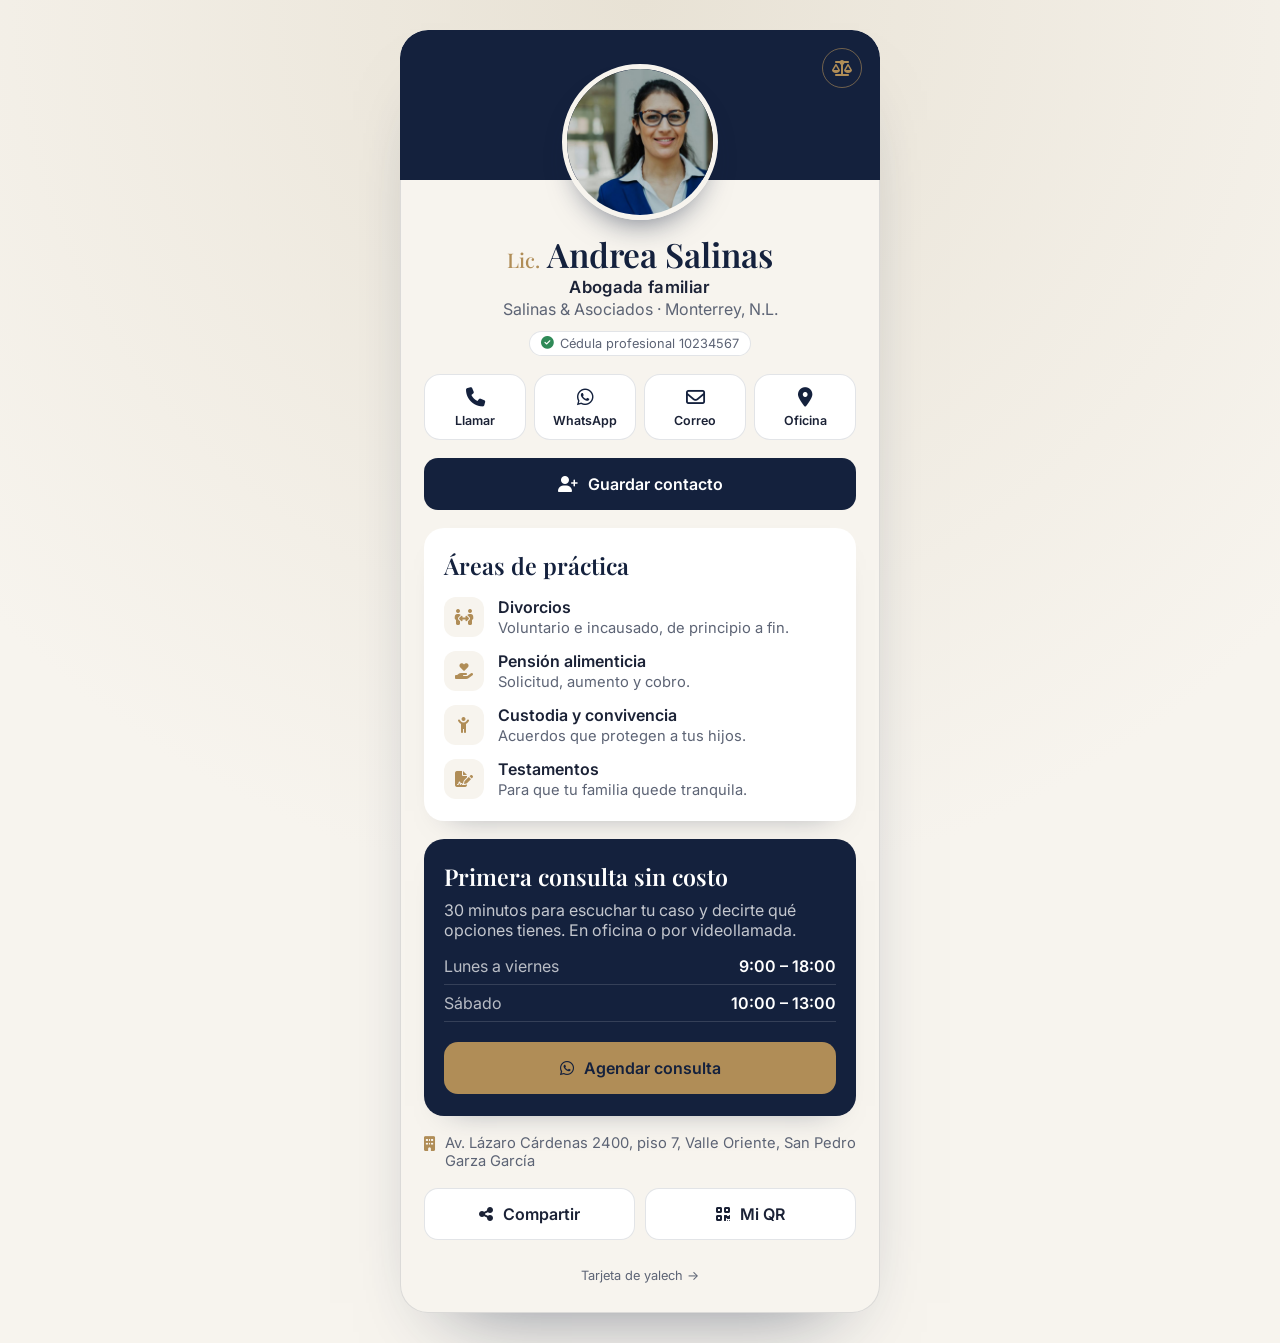
==== abogada/index.html @ 5bbe753d "Convierte las tarjetas digitales en su propio sitio y agrega dentista, barbería, electricista y repo" ====
<!doctype html>
<html lang="es">
<head>
  <meta charset="utf-8" />
  <meta name="viewport" content="width=device-width, initial-scale=1, viewport-fit=cover" />
  <title>Lic. Andrea Salinas · Abogada familiar</title>
  <meta name="description" content="Divorcios, pensión alimenticia y custodia en Monterrey. Primera consulta sin costo." />
  <meta name="theme-color" content="#14213d" />
  <!-- Vista previa al compartir (WhatsApp, Facebook…). Al publicar, cambia la ruta de la imagen
       por la URL completa, ej. https://tudominio.com/assets/og.jpg -->
  <meta property="og:type" content="profile" />
  <meta property="og:title" content="Lic. Andrea Salinas · Abogada familiar" />
  <meta property="og:description" content="Divorcios, pensión alimenticia y custodia en Monterrey. Primera consulta sin costo." />
  <meta property="og:image" content="assets/og.jpg" />
  <meta property="og:image:width" content="1200" />
  <meta property="og:image:height" content="630" />
  <meta name="twitter:card" content="summary_large_image" />
  <link rel="icon" href="favicon.svg" type="image/svg+xml" />

  <link rel="preconnect" href="https://fonts.googleapis.com" />
  <link rel="preconnect" href="https://fonts.gstatic.com" crossorigin />
  <link href="https://fonts.googleapis.com/css2?family=Playfair+Display:wght@500;600&family=Inter:wght@400;500;600&display=swap" rel="stylesheet" />
  <link rel="stylesheet" href="https://cdnjs.cloudflare.com/ajax/libs/font-awesome/6.5.1/css/all.min.css" integrity="sha512-DTOQO9RWCH3ppGqcWaEA1BIZOC6xxalwEsw9c2QQeAIftl+Vegovlnee1c9QX4TctnWMn13TZye+giMm8e2LwA==" crossorigin="anonymous" referrerpolicy="no-referrer" />
  <link rel="stylesheet" href="styles.css?v=3" />
</head>
<body>
  <!-- Tarjeta digital de ejemplo (persona ficticia). Foto de Unsplash, uso libre.
       Nombre, teléfono, correo y dirección están en tarjeta.js (el funcionamiento, en ../comun.js). -->
  <main class="card">
    <header class="head">
      <div class="seal" aria-hidden="true"><i class="fa-solid fa-scale-balanced"></i></div>
      <img class="photo" src="assets/foto.jpg" alt="Andrea Salinas" width="600" height="600" />
      <h1 class="name"><small>Lic.</small> Andrea Salinas</h1>
      <p class="role">Abogada familiar</p>
      <p class="firm">Salinas &amp; Asociados · Monterrey, N.L.</p>
      <p class="license"><i class="fa-solid fa-circle-check"></i> Cédula profesional 10234567</p>
    </header>

    <nav class="actions" aria-label="Contacto">
      <a data-call><i class="fa-solid fa-phone"></i><span>Llamar</span></a>
      <a data-wa><i class="fa-brands fa-whatsapp"></i><span>WhatsApp</span></a>
      <a data-mail><i class="fa-regular fa-envelope"></i><span>Correo</span></a>
      <a data-map><i class="fa-solid fa-location-dot"></i><span>Oficina</span></a>
    </nav>

    <button class="btn btn--main" type="button" data-vcard><i class="fa-solid fa-user-plus"></i> Guardar contacto</button>

    <section class="block">
      <h2>Áreas de práctica</h2>
      <ul class="areas">
        <li><i class="fa-solid fa-people-arrows"></i><div><strong>Divorcios</strong><span>Voluntario e incausado, de principio a fin.</span></div></li>
        <li><i class="fa-solid fa-hand-holding-heart"></i><div><strong>Pensión alimenticia</strong><span>Solicitud, aumento y cobro.</span></div></li>
        <li><i class="fa-solid fa-child-reaching"></i><div><strong>Custodia y convivencia</strong><span>Acuerdos que protegen a tus hijos.</span></div></li>
        <li><i class="fa-solid fa-file-signature"></i><div><strong>Testamentos</strong><span>Para que tu familia quede tranquila.</span></div></li>
      </ul>
    </section>

    <section class="block block--dark">
      <h2>Primera consulta sin costo</h2>
      <p>30 minutos para escuchar tu caso y decirte qué opciones tienes. En oficina o por videollamada.</p>
      <dl class="hours">
        <div><dt>Lunes a viernes</dt><dd>9:00 – 18:00</dd></div>
        <div><dt>Sábado</dt><dd>10:00 – 13:00</dd></div>
      </dl>
      <a class="btn btn--gold" data-wa-text="Hola Lic. Andrea, quisiera agendar mi primera consulta."><i class="fa-brands fa-whatsapp"></i> Agendar consulta</a>
    </section>

    <p class="address"><i class="fa-solid fa-building"></i> Av. Lázaro Cárdenas 2400, piso 7, Valle Oriente, San Pedro Garza García</p>

    <div class="share-row">
      <button class="btn btn--line" type="button" data-share><i class="fa-solid fa-share-nodes"></i> Compartir</button>
      <button class="btn btn--line" type="button" data-qr><i class="fa-solid fa-qrcode"></i> Mi QR</button>
    </div>

    <a class="credit" href="../">Tarjeta de yalech →</a>
  </main>

  <dialog class="qr" id="qr" aria-labelledby="qr-title">
    <div class="qr-inner" tabindex="-1" autofocus>
      <p class="qr-title" id="qr-title">Escanea para guardar mi tarjeta</p>
      <div class="qr-box" data-qr-box></div>
      <p class="qr-name">Lic. Andrea Salinas</p>
      <button class="btn btn--line" type="button" data-close>Cerrar</button>
    </div>
  </dialog>

  <div class="toast" role="status" aria-live="polite" data-toast></div>

  <script src="../assets/motion.js"></script>
  <script src="../assets/qrcode.min.js"></script>
  <script src="tarjeta.js?v=1"></script>
  <script src="../comun.js?v=2"></script>
</body>
</html>
---- abogada/styles.css ----
/* Lic. Andrea Salinas · sobria y elegante: azul marino, marfil y dorado. */
:root {
  --navy: #14213d;
  --navy-2: #1f3158;
  --ivory: #f7f4ee;
  --paper: #fff;
  --gold: #b08d57;
  --text: #1b2236;
  --muted: #5d6475;
  --line: rgba(20, 33, 61, 0.12);
  --serif: "Playfair Display", Georgia, serif;
  --sans: "Inter", system-ui, sans-serif;
  --ease: cubic-bezier(0.2, 0.8, 0.2, 1);
}
* { box-sizing: border-box; margin: 0; padding: 0; }
body { min-height: 100svh; font-family: var(--sans); color: var(--text); background: var(--ivory); -webkit-font-smoothing: antialiased; }
[hidden] { display: none !important; }
img { display: block; max-width: 100%; height: auto; }
a { color: inherit; text-decoration: none; }
button { font: inherit; color: inherit; cursor: pointer; }
:focus-visible { outline: 2px solid var(--gold); outline-offset: 3px; }

.card { display: grid; gap: 18px; width: min(100%, 480px); margin: 0 auto; padding: 0 18px 40px; }

/* Encabezado: franja azul con la foto montada encima */
.head { position: relative; display: grid; justify-items: center; margin: 0 -18px; padding: 34px 18px 0; text-align: center; background: linear-gradient(var(--navy) 0 150px, transparent 150px); }
.seal { position: absolute; top: 18px; right: 18px; display: grid; place-items: center; width: 40px; height: 40px; border: 1px solid rgba(176, 141, 87, 0.6); border-radius: 50%; color: var(--gold); }
.photo { width: 156px; height: 156px; border: 5px solid var(--ivory); border-radius: 50%; object-fit: cover; box-shadow: 0 18px 30px -16px rgba(20, 33, 61, 0.6); animation: pop 0.8s var(--ease) both; }
.name { margin-top: 16px; font-family: var(--serif); font-weight: 600; font-size: 2.1rem; line-height: 1.1; color: var(--navy); animation: up 0.8s var(--ease) 0.1s both; }
.name small { font-size: 0.6em; font-weight: 500; color: var(--gold); }
.role { margin-top: 4px; font-size: 1.05rem; font-weight: 600; letter-spacing: 0.02em; animation: up 0.8s var(--ease) 0.15s both; }
.firm { margin-top: 2px; color: var(--muted); animation: up 0.8s var(--ease) 0.2s both; }
.license { display: inline-flex; align-items: center; gap: 6px; margin-top: 12px; padding: 5px 12px; border-radius: 99px; background: var(--paper); font-size: 0.8rem; color: var(--muted); box-shadow: inset 0 0 0 1px var(--line); animation: up 0.8s var(--ease) 0.25s both; }
.license i { color: #2f8a57; }
@keyframes pop { from { opacity: 0; scale: 0.85; } }
@keyframes up { from { opacity: 0; translate: 0 14px; } }

/* Botones de contacto */
.actions { display: grid; grid-template-columns: repeat(4, 1fr); gap: 8px; animation: up 0.8s var(--ease) 0.3s both; }
.actions a { display: grid; justify-items: center; gap: 6px; padding: 14px 4px 12px; border-radius: 16px; background: var(--paper); font-size: 0.78rem; font-weight: 600; box-shadow: inset 0 0 0 1px var(--line); transition: background 0.2s ease, color 0.2s ease, scale 0.15s ease; }
.actions i { font-size: 1.2rem; color: var(--navy); }
.actions a:hover { background: var(--navy); color: #fff; }
.actions a:hover i { color: var(--gold); }
.actions a:active { scale: 0.95; }

.btn { display: inline-flex; align-items: center; justify-content: center; gap: 10px; min-height: 52px; padding: 12px 20px; border: 0; border-radius: 14px; font-weight: 600; transition: background 0.2s ease, color 0.2s ease, scale 0.15s ease; }
.btn:active { scale: 0.97; }
.btn--main { background: var(--navy); color: #fff; animation: up 0.8s var(--ease) 0.35s both; }
.btn--main:hover { background: var(--navy-2); }
.btn--gold { width: 100%; margin-top: 20px; background: var(--gold); color: var(--navy); }
.btn--gold:hover { background: #c49f66; }
.btn--line { background: var(--paper); box-shadow: inset 0 0 0 1px var(--line); }
.btn--line:hover { box-shadow: inset 0 0 0 1px var(--navy); }

/* Bloques */
.block { padding: 22px 20px; border-radius: 20px; background: var(--paper); box-shadow: 0 16px 30px -26px rgba(20, 33, 61, 0.5); }
.block h2 { font-family: var(--serif); font-weight: 600; font-size: 1.45rem; color: var(--navy); }
.areas { display: grid; gap: 14px; margin-top: 16px; list-style: none; }
.areas li { display: flex; gap: 14px; align-items: flex-start; }
.areas i { flex: none; display: grid; place-items: center; width: 40px; height: 40px; border-radius: 12px; background: var(--ivory); color: var(--gold); }
.areas strong { display: block; font-weight: 600; }
.areas span { font-size: 0.92rem; color: var(--muted); }
.block--dark { background: var(--navy); color: #fff; }
.block--dark h2 { color: #fff; }
.block--dark p { margin-top: 8px; color: rgba(255, 255, 255, 0.75); }
.hours { display: grid; gap: 8px; margin-top: 16px; }
.hours div { display: flex; justify-content: space-between; padding-bottom: 8px; border-bottom: 1px solid rgba(255, 255, 255, 0.14); }
.hours dt { color: rgba(255, 255, 255, 0.7); }
.hours dd { font-weight: 600; }
.address { display: flex; gap: 10px; font-size: 0.92rem; color: var(--muted); }
.address i { margin-top: 3px; color: var(--gold); }
.share-row { display: grid; grid-template-columns: 1fr 1fr; gap: 10px; }
.credit { justify-self: center; margin-top: 10px; font-size: 0.8rem; color: var(--muted); }
.credit:hover { color: var(--navy); }

/* QR y aviso */
.qr { margin: auto; padding: 0; border: 0; border-radius: 24px; background: var(--paper); color: var(--text); }
.qr::backdrop { background: rgba(20, 33, 61, 0.6); backdrop-filter: blur(3px); }
.qr-inner { display: grid; justify-items: center; gap: 14px; width: min(86vw, 320px); padding: 26px; text-align: center; }
.qr-inner:focus { outline: none; }
.qr-title { font-weight: 600; }
.qr-box { width: 100%; aspect-ratio: 1; }
.qr-box svg { width: 100%; height: 100%; }
.qr-box svg path, .qr-box svg rect[fill="black"] { fill: var(--navy); }
.qr-name { font-family: var(--serif); font-size: 1.3rem; color: var(--navy); }
.qr .btn { width: 100%; }
.toast { position: fixed; left: 50%; top: 16px; z-index: 100; max-width: calc(100% - 32px); padding: 12px 18px; border-radius: 14px; background: var(--navy); color: #fff; font-weight: 600; font-size: 0.92rem; text-align: center; translate: -50% -160%; visibility: hidden; transition: translate 0.35s var(--ease), visibility 0s linear .35s; pointer-events: none; }
.toast.show { translate: -50% 0; visibility: visible; transition-delay: 0s; }

@media (min-width: 600px) {
  body { padding: 30px 0; background: radial-gradient(circle at 50% 0, #e9e3d6, var(--ivory) 60%); }
  .card { padding: 0 0 30px; overflow: hidden; border-radius: 28px; background: var(--ivory); box-shadow: 0 40px 80px -50px rgba(20, 33, 61, 0.6), inset 0 0 0 1px var(--line); }
  .card > :not(.head) { margin-inline: 24px; }
  .head { margin: 0; border-radius: 28px 28px 0 0; }
}
@media (prefers-reduced-motion: reduce) {
  *, *::before, *::after { animation: none !important; transition-duration: 0.01s !important; }
}
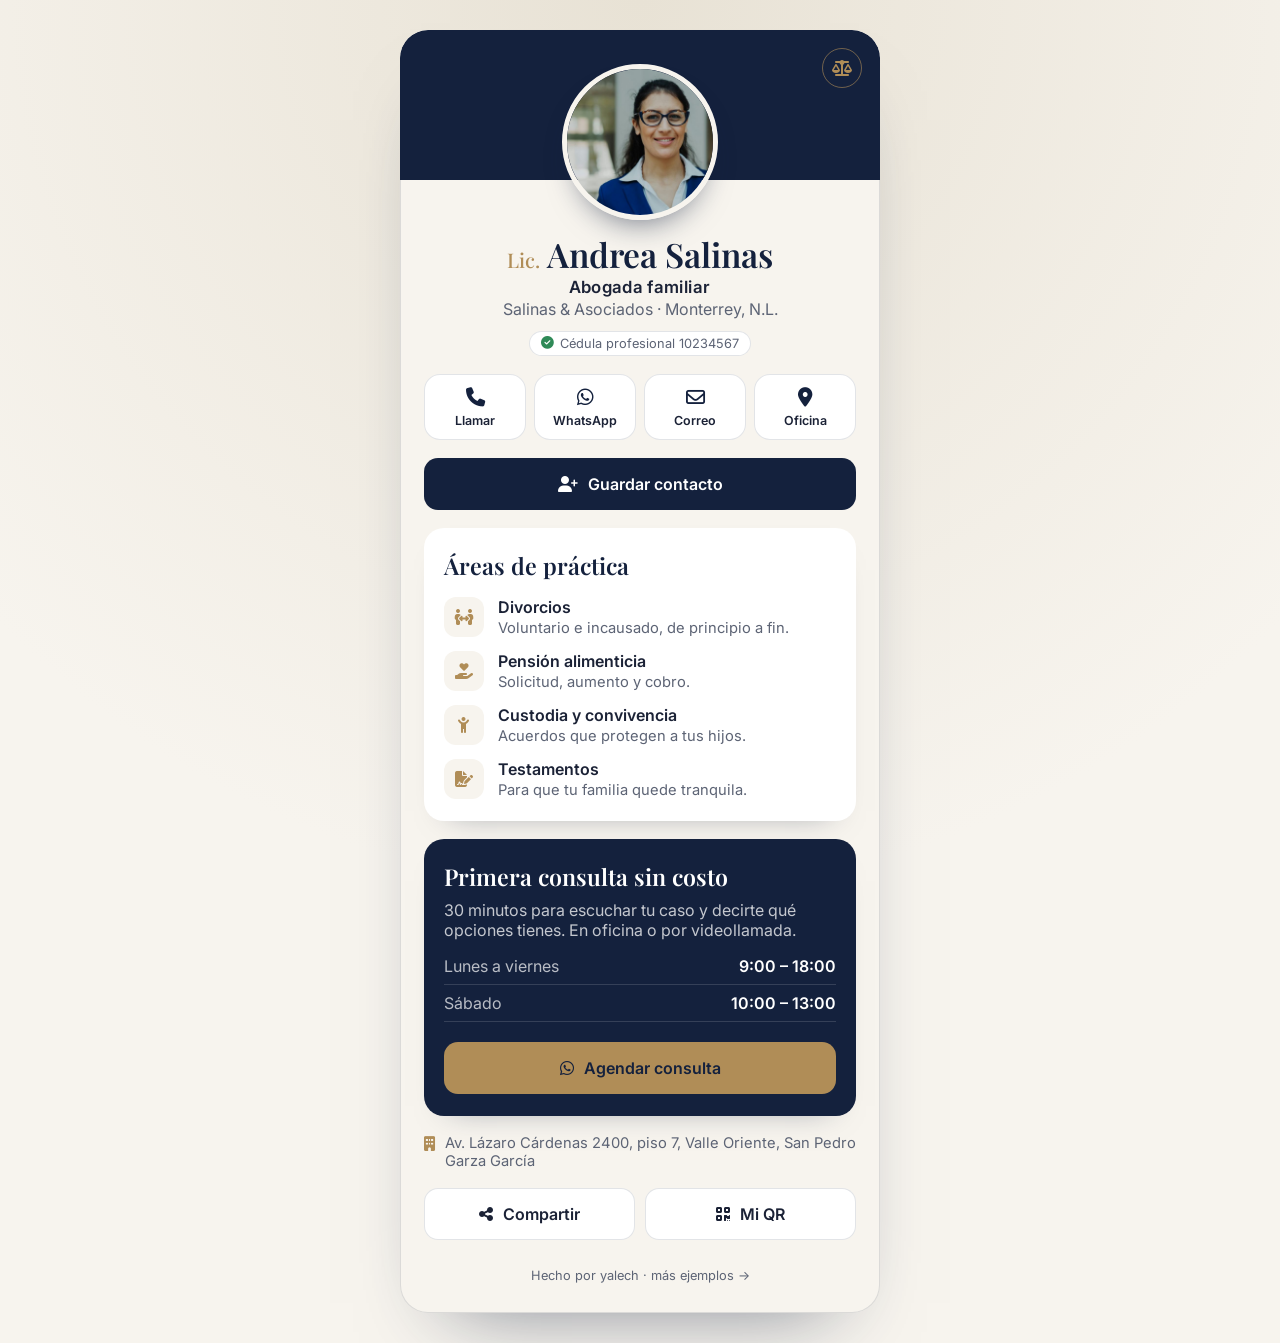
==== commit b4ce1ed0: "Ordena el recorrido: la portada regresa al catálogo y cada ejemplo termina con «Hecho por yalech · m" ====
--- a/abogada/index.html
+++ b/abogada/index.html
@@ -72,7 +72,7 @@
       <button class="btn btn--line" type="button" data-qr><i class="fa-solid fa-qrcode"></i> Mi QR</button>
     </div>
 
-    <a class="credit" href="../">Tarjeta de yalech →</a>
+    <a class="credit" href="../">Hecho por yalech · más ejemplos →</a>
   </main>
 
   <dialog class="qr" id="qr" aria-labelledby="qr-title">
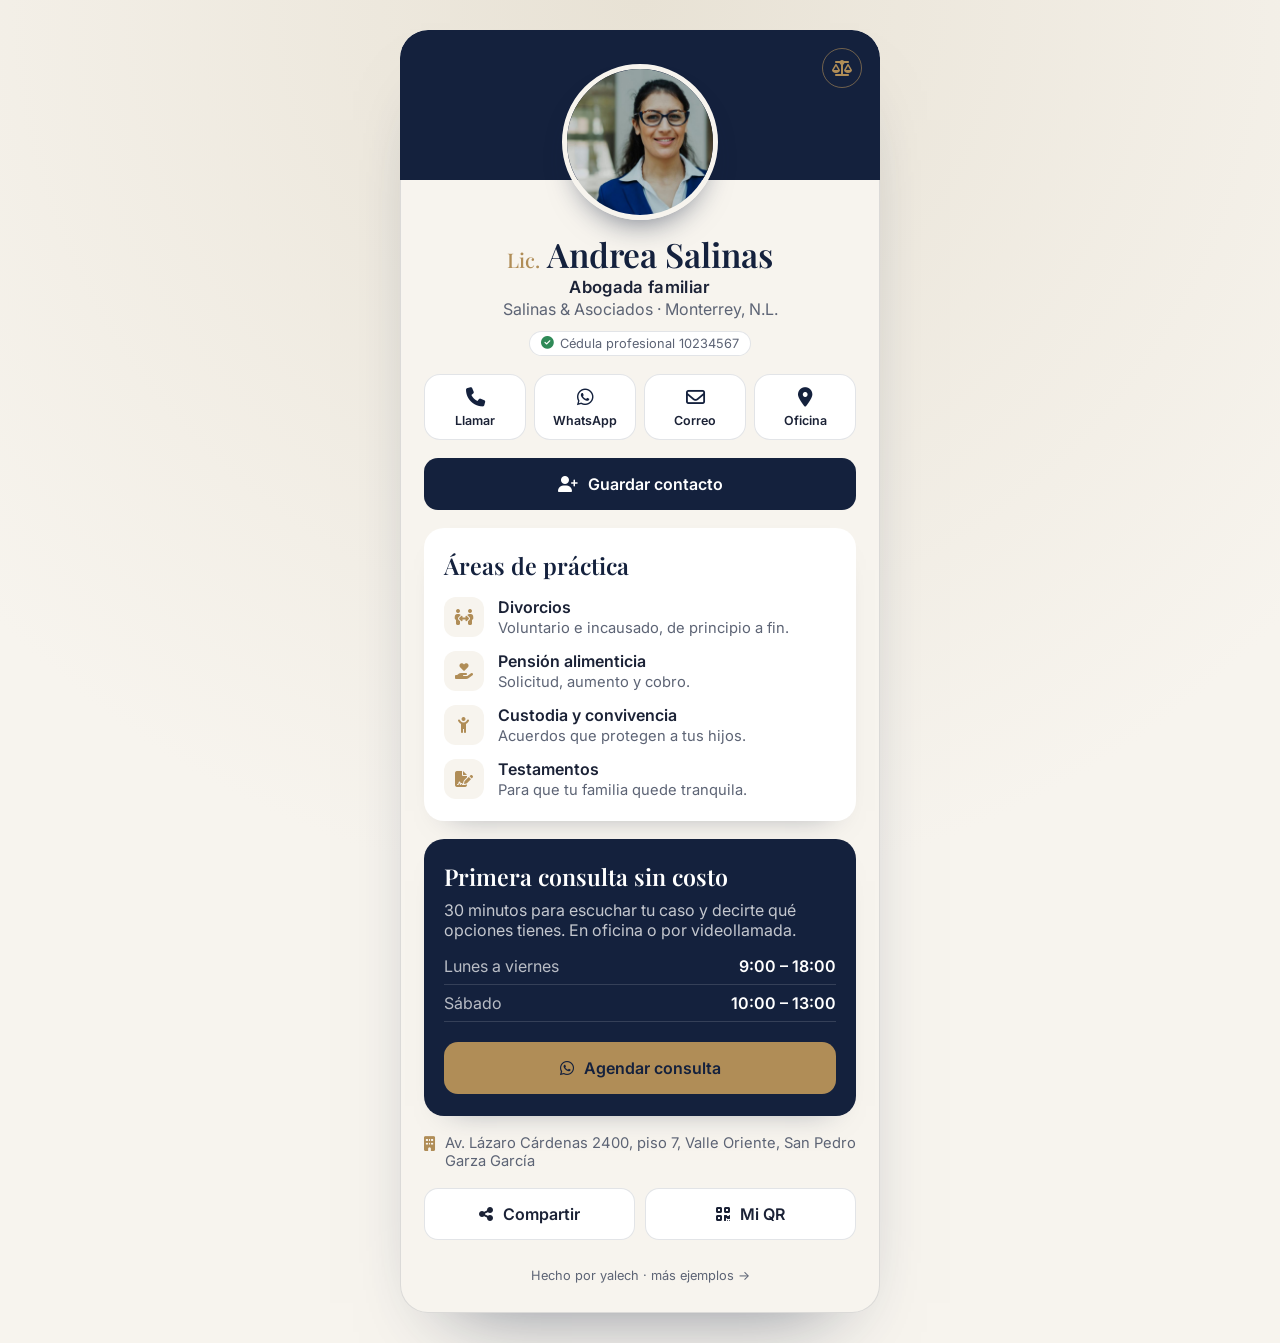
==== commit 79d14846: "Modo muestra: WhatsApp, llamar y correo enseñan lo que pasaría de verdad y una invitación a cotizar " ====
--- a/abogada/index.html
+++ b/abogada/index.html
@@ -90,5 +90,7 @@
   <script src="../assets/qrcode.min.js"></script>
   <script src="tarjeta.js?v=1"></script>
   <script src="../comun.js?v=2"></script>
+  <!-- Modo muestra (ejemplo ficticio). Para un cliente real, borra la siguiente línea. -->
+  <script src="../assets/muestra.js?v=2" data-servicio="tarjeta" data-ejemplo="Abogada" data-para="Lic. Andrea Salinas"></script>
 </body>
 </html>
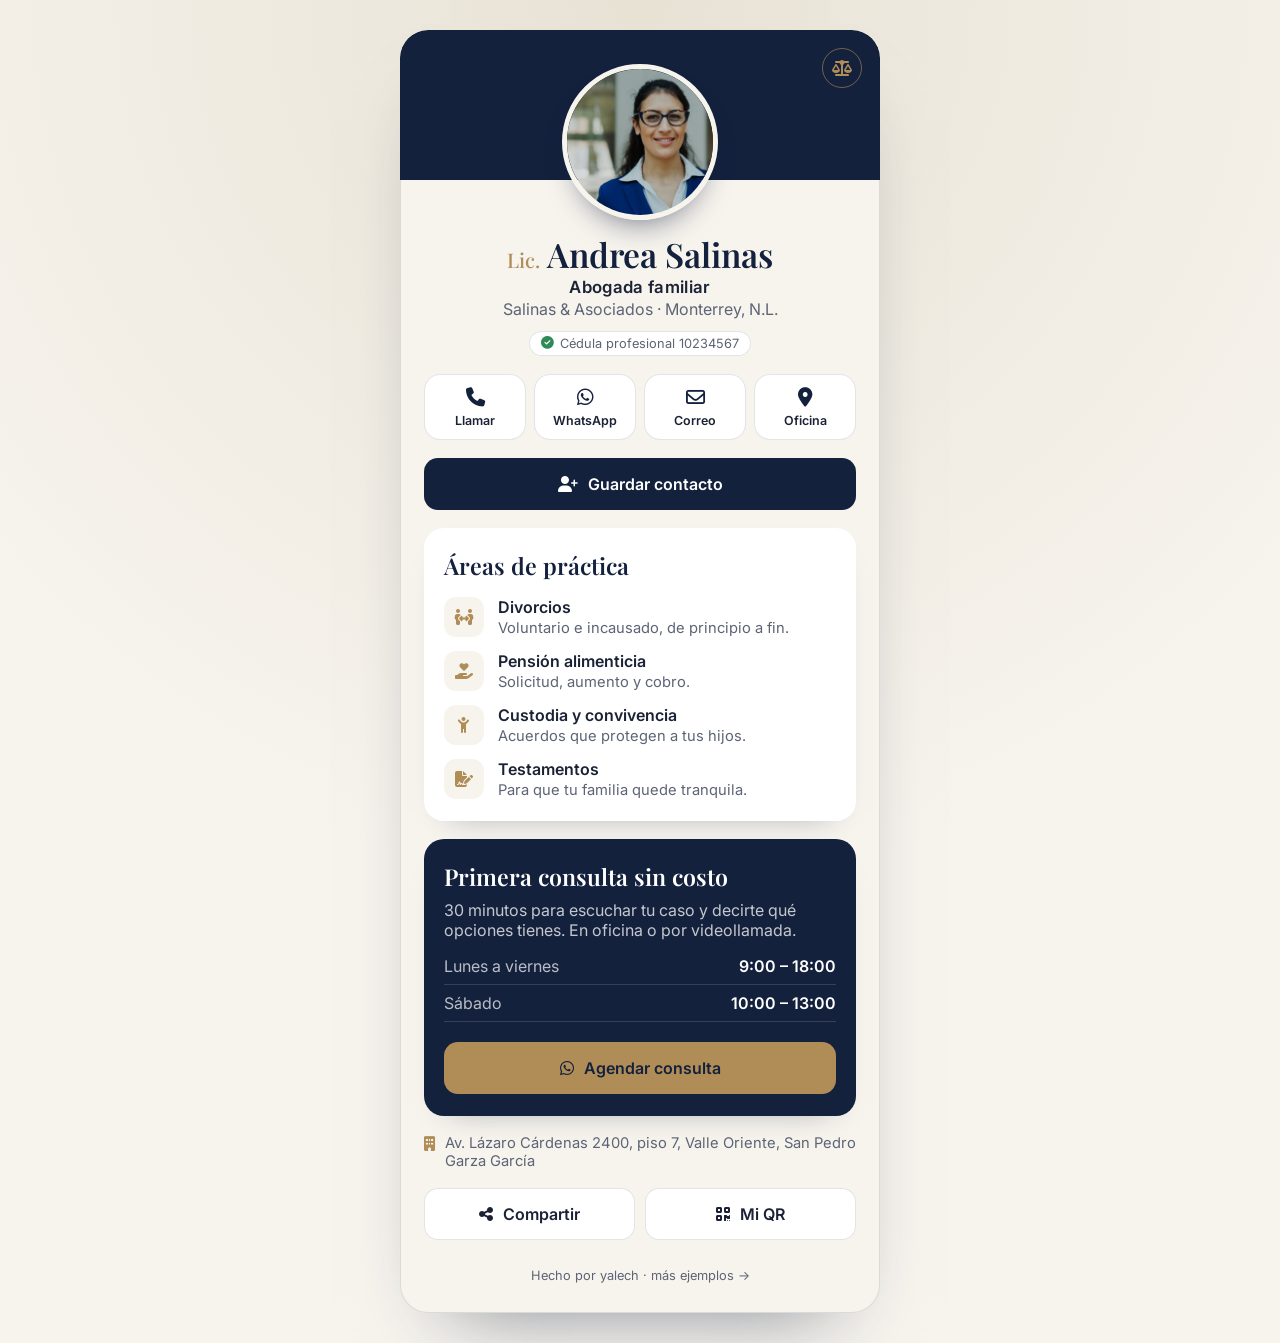
==== commit 2d3792f2: "Íconos propios y ligeros: solo los 226 íconos que se usan (unos 33 KB en lugar de unos 400 KB desde " ====
--- a/abogada/index.html
+++ b/abogada/index.html
@@ -20,7 +20,7 @@
   <link rel="preconnect" href="https://fonts.googleapis.com" />
   <link rel="preconnect" href="https://fonts.gstatic.com" crossorigin />
   <link href="https://fonts.googleapis.com/css2?family=Playfair+Display:wght@500;600&family=Inter:wght@400;500;600&display=swap" rel="stylesheet" />
-  <link rel="stylesheet" href="https://cdnjs.cloudflare.com/ajax/libs/font-awesome/6.5.1/css/all.min.css" integrity="sha512-DTOQO9RWCH3ppGqcWaEA1BIZOC6xxalwEsw9c2QQeAIftl+Vegovlnee1c9QX4TctnWMn13TZye+giMm8e2LwA==" crossorigin="anonymous" referrerpolicy="no-referrer" />
+  <link rel="stylesheet" href="../assets/iconos/iconos.css?v=1" />
   <link rel="stylesheet" href="styles.css?v=3" />
 </head>
 <body>
@@ -92,5 +92,6 @@
   <script src="../comun.js?v=2"></script>
   <!-- Modo muestra (ejemplo ficticio). Para un cliente real, borra la siguiente línea. -->
   <script src="../assets/muestra.js?v=2" data-servicio="tarjeta" data-ejemplo="Abogada" data-para="Lic. Andrea Salinas"></script>
+  <script src="../assets/errores.js?v=1"></script>
 </body>
 </html>
--- a/assets/iconos/iconos.css
+++ b/assets/iconos/iconos.css
@@ -0,0 +1,9 @@
+/*!
+ * Font Awesome Free 6.5.1 by @fontawesome - https://fontawesome.com
+ * License - https://fontawesome.com/license/free (Icons: CC BY 4.0, Fonts: SIL OFL 1.1, Code: MIT License)
+ * Copyright 2023 Fonticons, Inc.
+ */
+/* Versión ligera para yalech: solo los íconos que usan los ejemplos (se genera con iconos.py; no editar a mano). */
+
+.fa{font-family:var(--fa-style-family,"Font Awesome 6 Free");font-weight:var(--fa-style,900)}.fa,.fa-brands,.fa-classic,.fa-regular,.fa-sharp,.fa-solid,.fab,.far,.fas{-moz-osx-font-smoothing:grayscale;-webkit-font-smoothing:antialiased;display:var(--fa-display,inline-block);font-style:normal;font-variant:normal;line-height:1;text-rendering:auto}.fa-classic,.fa-regular,.fa-solid,.far,.fas{font-family:"Font Awesome 6 Free"}.fa-brands,.fab{font-family:"Font Awesome 6 Brands"}.fa-1x{font-size:1em}.fa-2x{font-size:2em}.fa-3x{font-size:3em}.fa-4x{font-size:4em}.fa-5x{font-size:5em}.fa-6x{font-size:6em}.fa-7x{font-size:7em}.fa-8x{font-size:8em}.fa-9x{font-size:9em}.fa-10x{font-size:10em}.fa-2xs{font-size:.625em;line-height:.1em;vertical-align:.225em}.fa-xs{font-size:.75em;line-height:.08333em;vertical-align:.125em}.fa-sm{font-size:.875em;line-height:.07143em;vertical-align:.05357em}.fa-lg{font-size:1.25em;line-height:.05em;vertical-align:-.075em}.fa-xl{font-size:1.5em;line-height:.04167em;vertical-align:-.125em}.fa-2xl{font-size:2em;line-height:.03125em;vertical-align:-.1875em}.fa-fw{text-align:center;width:1.25em}.fa-ul{list-style-type:none;margin-left:var(--fa-li-margin,2.5em);padding-left:0}.fa-ul>li{position:relative}.fa-li{left:calc(var(--fa-li-width, 2em)*-1);position:absolute;text-align:center;width:var(--fa-li-width,2em);line-height:inherit}.fa-border{border-radius:var(--fa-border-radius,.1em);border:var(--fa-border-width,.08em) var(--fa-border-style,solid) var(--fa-border-color,#eee);padding:var(--fa-border-padding,.2em .25em .15em)}.fa-pull-left{float:left;margin-right:var(--fa-pull-margin,.3em)}.fa-pull-right{float:right;margin-left:var(--fa-pull-margin,.3em)}.fa-beat{-webkit-animation-name:fa-beat;animation-name:fa-beat;-webkit-animation-delay:var(--fa-animation-delay,0s);animation-delay:var(--fa-animation-delay,0s);-webkit-animation-direction:var(--fa-animation-direction,normal);animation-direction:var(--fa-animation-direction,normal);-webkit-animation-duration:var(--fa-animation-duration,1s);animation-duration:var(--fa-animation-duration,1s);-webkit-animation-iteration-count:var(--fa-animation-iteration-count,infinite);animation-iteration-count:var(--fa-animation-iteration-count,infinite);-webkit-animation-timing-function:var(--fa-animation-timing,ease-in-out);animation-timing-function:var(--fa-animation-timing,ease-in-out)}.fa-bounce{-webkit-animation-name:fa-bounce;animation-name:fa-bounce;-webkit-animation-delay:var(--fa-animation-delay,0s);animation-delay:var(--fa-animation-delay,0s);-webkit-animation-direction:var(--fa-animation-direction,normal);animation-direction:var(--fa-animation-direction,normal);-webkit-animation-duration:var(--fa-animation-duration,1s);animation-duration:var(--fa-animation-duration,1s);-webkit-animation-iteration-count:var(--fa-animation-iteration-count,infinite);animation-iteration-count:var(--fa-animation-iteration-count,infinite);-webkit-animation-timing-function:var(--fa-animation-timing,cubic-bezier(.28,.84,.42,1));animation-timing-function:var(--fa-animation-timing,cubic-bezier(.28,.84,.42,1))}.fa-fade{-webkit-animation-name:fa-fade;animation-name:fa-fade;-webkit-animation-iteration-count:var(--fa-animation-iteration-count,infinite);animation-iteration-count:var(--fa-animation-iteration-count,infinite);-webkit-animation-timing-function:var(--fa-animation-timing,cubic-bezier(.4,0,.6,1));animation-timing-function:var(--fa-animation-timing,cubic-bezier(.4,0,.6,1))}.fa-beat-fade,.fa-fade{-webkit-animation-delay:var(--fa-animation-delay,0s);animation-delay:var(--fa-animation-delay,0s);-webkit-animation-direction:var(--fa-animation-direction,normal);animation-direction:var(--fa-animation-direction,normal);-webkit-animation-duration:var(--fa-animation-duration,1s);animation-duration:var(--fa-animation-duration,1s)}.fa-beat-fade{-webkit-animation-name:fa-beat-fade;animation-name:fa-beat-fade;-webkit-animation-iteration-count:var(--fa-animation-iteration-count,infinite);animation-iteration-count:var(--fa-animation-iteration-count,infinite);-webkit-animation-timing-function:var(--fa-animation-timing,cubic-bezier(.4,0,.6,1));animation-timing-function:var(--fa-animation-timing,cubic-bezier(.4,0,.6,1))}.fa-flip{-webkit-animation-name:fa-flip;animation-name:fa-flip;-webkit-animation-delay:var(--fa-animation-delay,0s);animation-delay:var(--fa-animation-delay,0s);-webkit-animation-direction:var(--fa-animation-direction,normal);animation-direction:var(--fa-animation-direction,normal);-webkit-animation-duration:var(--fa-animation-duration,1s);animation-duration:var(--fa-animation-duration,1s);-webkit-animation-iteration-count:var(--fa-animation-iteration-count,infinite);animation-iteration-count:var(--fa-animation-iteration-count,infinite);-webkit-animation-timing-function:var(--fa-animation-timing,ease-in-out);animation-timing-function:var(--fa-animation-timing,ease-in-out)}.fa-shake{-webkit-animation-name:fa-shake;animation-name:fa-shake;-webkit-animation-duration:var(--fa-animation-duration,1s);animation-duration:var(--fa-animation-duration,1s);-webkit-animation-iteration-count:var(--fa-animation-iteration-count,infinite);animation-iteration-count:var(--fa-animation-iteration-count,infinite);-webkit-animation-timing-function:var(--fa-animation-timing,linear);animation-timing-function:var(--fa-animation-timing,linear)}.fa-shake,.fa-spin{-webkit-animation-delay:var(--fa-animation-delay,0s);animation-delay:var(--fa-animation-delay,0s);-webkit-animation-direction:var(--fa-animation-direction,normal);animation-direction:var(--fa-animation-direction,normal)}.fa-spin{-webkit-animation-name:fa-spin;animation-name:fa-spin;-webkit-animation-duration:var(--fa-animation-duration,2s);animation-duration:var(--fa-animation-duration,2s);-webkit-animation-iteration-count:var(--fa-animation-iteration-count,infinite);animation-iteration-count:var(--fa-animation-iteration-count,infinite);-webkit-animation-timing-function:var(--fa-animation-timing,linear);animation-timing-function:var(--fa-animation-timing,linear)}.fa-spin-reverse{--fa-animation-direction:reverse}.fa-pulse,.fa-spin-pulse{-webkit-animation-name:fa-spin;animation-name:fa-spin;-webkit-animation-direction:var(--fa-animation-direction,normal);animation-direction:var(--fa-animation-direction,normal);-webkit-animation-duration:var(--fa-animation-duration,1s);animation-duration:var(--fa-animation-duration,1s);-webkit-animation-iteration-count:var(--fa-animation-iteration-count,infinite);animation-iteration-count:var(--fa-animation-iteration-count,infinite);-webkit-animation-timing-function:var(--fa-animation-timing,steps(8));animation-timing-function:var(--fa-animation-timing,steps(8))}@media (prefers-reduced-motion:reduce){.fa-beat,.fa-beat-fade,.fa-bounce,.fa-fade,.fa-flip,.fa-pulse,.fa-shake,.fa-spin,.fa-spin-pulse{-webkit-animation-delay:-1ms;animation-delay:-1ms;-webkit-animation-duration:1ms;animation-duration:1ms;-webkit-animation-iteration-count:1;animation-iteration-count:1;-webkit-transition-delay:0s;transition-delay:0s;-webkit-transition-duration:0s;transition-duration:0s}}@-webkit-keyframes fa-beat{0%,90%{-webkit-transform:scale(1);transform:scale(1)}45%{-webkit-transform:scale(var(--fa-beat-scale,1.25));transform:scale(var(--fa-beat-scale,1.25))}}@keyframes fa-beat{0%,90%{-webkit-transform:scale(1);transform:scale(1)}45%{-webkit-transform:scale(var(--fa-beat-scale,1.25));transform:scale(var(--fa-beat-scale,1.25))}}@-webkit-keyframes fa-bounce{0%{-webkit-transform:scale(1) translateY(0);transform:scale(1) translateY(0)}10%{-webkit-transform:scale(var(--fa-bounce-start-scale-x,1.1),var(--fa-bounce-start-scale-y,.9)) translateY(0);transform:scale(var(--fa-bounce-start-scale-x,1.1),var(--fa-bounce-start-scale-y,.9)) translateY(0)}30%{-webkit-transform:scale(var(--fa-bounce-jump-scale-x,.9),var(--fa-bounce-jump-scale-y,1.1)) translateY(var(--fa-bounce-height,-.5em));transform:scale(var(--fa-bounce-jump-scale-x,.9),var(--fa-bounce-jump-scale-y,1.1)) translateY(var(--fa-bounce-height,-.5em))}50%{-webkit-transform:scale(var(--fa-bounce-land-scale-x,1.05),var(--fa-bounce-land-scale-y,.95)) translateY(0);transform:scale(var(--fa-bounce-land-scale-x,1.05),var(--fa-bounce-land-scale-y,.95)) translateY(0)}57%{-webkit-transform:scale(1) translateY(var(--fa-bounce-rebound,-.125em));transform:scale(1) translateY(var(--fa-bounce-rebound,-.125em))}64%{-webkit-transform:scale(1) translateY(0);transform:scale(1) translateY(0)}to{-webkit-transform:scale(1) translateY(0);transform:scale(1) translateY(0)}}@keyframes fa-bounce{0%{-webkit-transform:scale(1) translateY(0);transform:scale(1) translateY(0)}10%{-webkit-transform:scale(var(--fa-bounce-start-scale-x,1.1),var(--fa-bounce-start-scale-y,.9)) translateY(0);transform:scale(var(--fa-bounce-start-scale-x,1.1),var(--fa-bounce-start-scale-y,.9)) translateY(0)}30%{-webkit-transform:scale(var(--fa-bounce-jump-scale-x,.9),var(--fa-bounce-jump-scale-y,1.1)) translateY(var(--fa-bounce-height,-.5em));transform:scale(var(--fa-bounce-jump-scale-x,.9),var(--fa-bounce-jump-scale-y,1.1)) translateY(var(--fa-bounce-height,-.5em))}50%{-webkit-transform:scale(var(--fa-bounce-land-scale-x,1.05),var(--fa-bounce-land-scale-y,.95)) translateY(0);transform:scale(var(--fa-bounce-land-scale-x,1.05),var(--fa-bounce-land-scale-y,.95)) translateY(0)}57%{-webkit-transform:scale(1) translateY(var(--fa-bounce-rebound,-.125em));transform:scale(1) translateY(var(--fa-bounce-rebound,-.125em))}64%{-webkit-transform:scale(1) translateY(0);transform:scale(1) translateY(0)}to{-webkit-transform:scale(1) translateY(0);transform:scale(1) translateY(0)}}@-webkit-keyframes fa-fade{50%{opacity:var(--fa-fade-opacity,.4)}}@keyframes fa-fade{50%{opacity:var(--fa-fade-opacity,.4)}}@-webkit-keyframes fa-beat-fade{0%,to{opacity:var(--fa-beat-fade-opacity,.4);-webkit-transform:scale(1);transform:scale(1)}50%{opacity:1;-webkit-transform:scale(var(--fa-beat-fade-scale,1.125));transform:scale(var(--fa-beat-fade-scale,1.125))}}@keyframes fa-beat-fade{0%,to{opacity:var(--fa-beat-fade-opacity,.4);-webkit-transform:scale(1);transform:scale(1)}50%{opacity:1;-webkit-transform:scale(var(--fa-beat-fade-scale,1.125));transform:scale(var(--fa-beat-fade-scale,1.125))}}@-webkit-keyframes fa-flip{50%{-webkit-transform:rotate3d(var(--fa-flip-x,0),var(--fa-flip-y,1),var(--fa-flip-z,0),var(--fa-flip-angle,-180deg));transform:rotate3d(var(--fa-flip-x,0),var(--fa-flip-y,1),var(--fa-flip-z,0),var(--fa-flip-angle,-180deg))}}@keyframes fa-flip{50%{-webkit-transform:rotate3d(var(--fa-flip-x,0),var(--fa-flip-y,1),var(--fa-flip-z,0),var(--fa-flip-angle,-180deg));transform:rotate3d(var(--fa-flip-x,0),var(--fa-flip-y,1),var(--fa-flip-z,0),var(--fa-flip-angle,-180deg))}}@-webkit-keyframes fa-shake{0%{-webkit-transform:rotate(-15deg);transform:rotate(-15deg)}4%{-webkit-transform:rotate(15deg);transform:rotate(15deg)}8%,24%{-webkit-transform:rotate(-18deg);transform:rotate(-18deg)}12%,28%{-webkit-transform:rotate(18deg);transform:rotate(18deg)}16%{-webkit-transform:rotate(-22deg);transform:rotate(-22deg)}20%{-webkit-transform:rotate(22deg);transform:rotate(22deg)}32%{-webkit-transform:rotate(-12deg);transform:rotate(-12deg)}36%{-webkit-transform:rotate(12deg);transform:rotate(12deg)}40%,to{-webkit-transform:rotate(0deg);transform:rotate(0deg)}}@keyframes fa-shake{0%{-webkit-transform:rotate(-15deg);transform:rotate(-15deg)}4%{-webkit-transform:rotate(15deg);transform:rotate(15deg)}8%,24%{-webkit-transform:rotate(-18deg);transform:rotate(-18deg)}12%,28%{-webkit-transform:rotate(18deg);transform:rotate(18deg)}16%{-webkit-transform:rotate(-22deg);transform:rotate(-22deg)}20%{-webkit-transform:rotate(22deg);transform:rotate(22deg)}32%{-webkit-transform:rotate(-12deg);transform:rotate(-12deg)}36%{-webkit-transform:rotate(12deg);transform:rotate(12deg)}40%,to{-webkit-transform:rotate(0deg);transform:rotate(0deg)}}@-webkit-keyframes fa-spin{0%{-webkit-transform:rotate(0deg);transform:rotate(0deg)}to{-webkit-transform:rotate(1turn);transform:rotate(1turn)}}@keyframes fa-spin{0%{-webkit-transform:rotate(0deg);transform:rotate(0deg)}to{-webkit-transform:rotate(1turn);transform:rotate(1turn)}}.fa-rotate-90{-webkit-transform:rotate(90deg);transform:rotate(90deg)}.fa-rotate-180{-webkit-transform:rotate(180deg);transform:rotate(180deg)}.fa-rotate-270{-webkit-transform:rotate(270deg);transform:rotate(270deg)}.fa-flip-horizontal{-webkit-transform:scaleX(-1);transform:scaleX(-1)}.fa-flip-vertical{-webkit-transform:scaleY(-1);transform:scaleY(-1)}.fa-flip-both,.fa-flip-horizontal.fa-flip-vertical{-webkit-transform:scale(-1);transform:scale(-1)}.fa-rotate-by{-webkit-transform:rotate(var(--fa-rotate-angle,none));transform:rotate(var(--fa-rotate-angle,none))}.fa-stack{display:inline-block;height:2em;line-height:2em;position:relative;vertical-align:middle;width:2.5em}.fa-stack-1x,.fa-stack-2x{left:0;position:absolute;text-align:center;width:100%;z-index:var(--fa-stack-z-index,auto)}.fa-stack-1x{line-height:inherit}.fa-stack-2x{font-size:2em}.fa-inverse{color:var(--fa-inverse,#fff)}.fa-trash-can:before{content:"\f2ed"}.fa-stethoscope:before{content:"\f0f1"}.fa-file-lines:before{content:"\f15c"}.fa-ring:before{content:"\f70b"}.fa-calendar-days:before{content:"\f073"}.fa-door-open:before{content:"\f52b"}.fa-soap:before{content:"\e06e"}.fa-face-smile-beam:before{content:"\f5b8"}.fa-flag-checkered:before{content:"\f11e"}.fa-beer-mug-empty:before{content:"\f0fc"}.fa-fire-flame-simple:before{content:"\f46a"}.fa-address-book:before{content:"\f2b9"}.fa-comments:before{content:"\f086"}.fa-clipboard-list:before{content:"\f46d"}.fa-truck-ramp-box:before{content:"\f4de"}.fa-toggle-off:before{content:"\f204"}.fa-paw:before{content:"\f1b0"}.fa-cloud:before{content:"\f0c2"}.fa-bell-concierge:before{content:"\f562"}.fa-people-arrows:before{content:"\e068"}.fa-scissors:before{content:"\f0c4"}.fa-laptop-code:before{content:"\f5fc"}.fa-bars:before{content:"\f0c9"}.fa-heart-crack:before{content:"\f7a9"}.fa-lightbulb:before{content:"\f0eb"}.fa-fire-burner:before{content:"\e4f1"}.fa-flag:before{content:"\f024"}.fa-volume-low:before{content:"\f027"}.fa-circle-dot:before{content:"\f192"}.fa-campground:before{content:"\f6bb"}.fa-paintbrush:before{content:"\f1fc"}.fa-lock:before{content:"\f023"}.fa-tree:before{content:"\f1bb"}.fa-car-side:before{content:"\f5e4"}.fa-share-nodes:before{content:"\f1e0"}.fa-hourglass-half:before{content:"\f252"}.fa-microscope:before{content:"\f610"}.fa-sink:before{content:"\e06d"}.fa-bag-shopping:before{content:"\f290"}.fa-users:before{content:"\f0c0"}.fa-hand:before{content:"\f256"}.fa-plug:before{content:"\f1e6"}.fa-tooth:before{content:"\f5c9"}.fa-bicycle:before{content:"\f206"}.fa-truck-medical:before{content:"\f0f9"}.fa-school:before{content:"\f549"}.fa-money-bill:before{content:"\f0d6"}.fa-chart-simple:before{content:"\e473"}.fa-wand-magic-sparkles:before{content:"\e2ca"}.fa-user:before{content:"\f007"}.fa-van-shuttle:before{content:"\f5b6"}.fa-key:before{content:"\f084"}.fa-globe:before{content:"\f0ac"}.fa-location-arrow:before{content:"\f124"}.fa-money-bill-wave:before{content:"\f53a"}.fa-star:before{content:"\f005"}.fa-cross:before{content:"\f654"}.fa-box:before{content:"\f466"}.fa-shapes:before{content:"\f61f"}.fa-person-breastfeeding:before{content:"\e53a"}.fa-heart-pulse:before{content:"\f21e"}.fa-temperature-high:before{content:"\f769"}.fa-crown:before{content:"\f521"}.fa-user-group:before{content:"\f500"}.fa-fire:before{content:"\f06d"}.fa-pepper-hot:before{content:"\f816"}.fa-champagne-glasses:before{content:"\f79f"}.fa-wifi:before{content:"\f1eb"}.fa-bath:before{content:"\f2cd"}.fa-mug-hot:before{content:"\f7b6"}.fa-gift:before{content:"\f06b"}.fa-rotate-left:before{content:"\f2ea"}.fa-table-columns:before{content:"\f0db"}.fa-handshake:before{content:"\f2b5"}.fa-chair:before{content:"\f6c0"}.fa-circle-check:before{content:"\f058"}.fa-user-tie:before{content:"\f508"}.fa-certificate:before{content:"\f0a3"}.fa-box-open:before{content:"\f49e"}.fa-spa:before{content:"\f5bb"}.fa-diamond-turn-right:before{content:"\f5eb"}.fa-seedling:before{content:"\f4d8"}.fa-left-right:before{content:"\f337"}.fa-bowl-food:before{content:"\e4c6"}.fa-children:before{content:"\e4e1"}.fa-shield-halved:before{content:"\f3ed"}.fa-couch:before{content:"\f4b8"}.fa-church:before{content:"\f51d"}.fa-snowflake:before{content:"\f2dc"}.fa-question:before{content:"\3f"}.fa-file-signature:before{content:"\f573"}.fa-hand-holding-heart:before{content:"\f4be"}.fa-leaf:before{content:"\f06c"}.fa-arrow-right:before{content:"\f061"}.fa-cash-register:before{content:"\f788"}.fa-screwdriver-wrench:before{content:"\f7d9"}.fa-heart:before{content:"\f004"}.fa-bottle-water:before{content:"\e4c5"}.fa-kitchen-set:before{content:"\e51a"}.fa-cube:before{content:"\f1b2"}.fa-shield-dog:before{content:"\e573"}.fa-circle:before{content:"\f111"}.fa-user-astronaut:before{content:"\f4fb"}.fa-wallet:before{content:"\f555"}.fa-wrench:before{content:"\f0ad"}.fa-cat:before{content:"\f6be"}.fa-tags:before{content:"\f02c"}.fa-square-parking:before{content:"\f540"}.fa-faucet-drip:before{content:"\e006"}.fa-eye:before{content:"\f06e"}.fa-user-slash:before{content:"\f506"}.fa-pen:before{content:"\f304"}.fa-house-chimney:before{content:"\e3af"}.fa-comment-dots:before{content:"\f4ad"}.fa-phone:before{content:"\f095"}.fa-child-reaching:before{content:"\e59d"}.fa-door-closed:before{content:"\f52a"}.fa-shirt:before{content:"\f553"}.fa-headphones:before{content:"\f025"}.fa-arrow-left:before{content:"\f060"}.fa-table-cells:before{content:"\f00a"}.fa-person-dress:before{content:"\f182"}.fa-phone-volume:before{content:"\f2a0"}.fa-tag:before{content:"\f02b"}.fa-cake-candles:before{content:"\f1fd"}.fa-envelope:before{content:"\f0e0"}.fa-circle-info:before{content:"\f05a"}.fa-camera:before{content:"\f030"}.fa-hand-holding-droplet:before{content:"\f4c1"}.fa-calendar-check:before{content:"\f274"}.fa-truck:before{content:"\f0d1"}.fa-tent:before{content:"\e57d"}.fa-cookie:before{content:"\f563"}.fa-dumbbell:before{content:"\f44b"}.fa-calendar-plus:before{content:"\f271"}.fa-minus:before{content:"\f068"}.fa-clock:before{content:"\f017"}.fa-keyboard:before{content:"\f11c"}.fa-flask:before{content:"\f0c3"}.fa-ticket:before{content:"\f145"}.fa-power-off:before{content:"\f011"}.fa-id-card:before{content:"\f2c2"}.fa-utensils:before{content:"\f2e7"}.fa-bolt:before{content:"\f0e7"}.fa-toilet:before{content:"\f7d8"}.fa-sun:before{content:"\f185"}.fa-grip-lines:before{content:"\f7a4"}.fa-credit-card:before{content:"\f09d"}.fa-car:before{content:"\f1b9"}.fa-mountain-sun:before{content:"\e52f"}.fa-bed:before{content:"\f236"}.fa-podcast:before{content:"\f2ce"}.fa-location-dot:before{content:"\f3c5"}.fa-person-swimming:before{content:"\f5c4"}.fa-arrow-down:before{content:"\f063"}.fa-droplet:before{content:"\f043"}.fa-earth-americas:before{content:"\f57d"}.fa-dove:before{content:"\f4ba"}.fa-socks:before{content:"\f696"}.fa-envelope-open-text:before{content:"\f658"}.fa-boxes-stacked:before{content:"\f468"}.fa-link:before{content:"\f0c1"}.fa-play:before{content:"\f04b"}.fa-magnifying-glass:before{content:"\f002"}.fa-file-pen:before{content:"\f31c"}.fa-receipt:before{content:"\f543"}.fa-chevron-down:before{content:"\f078"}.fa-list-check:before{content:"\f0ae"}.fa-wind:before{content:"\f72e"}.fa-truck-fast:before{content:"\f48b"}.fa-fish:before{content:"\f578"}.fa-copy:before{content:"\f0c5"}.fa-plus:before{content:"\2b"}.fa-xmark:before{content:"\f00d"}.fa-baby:before{content:"\f77c"}.fa-ruler-combined:before{content:"\f546"}.fa-teeth:before{content:"\f62e"}.fa-map:before{content:"\f279"}.fa-rocket:before{content:"\f135"}.fa-store:before{content:"\f54e"}.fa-chevron-left:before{content:"\f053"}.fa-chevron-right:before{content:"\f054"}.fa-percent:before{content:"\25"}.fa-face-smile:before{content:"\f118"}.fa-person-praying:before{content:"\f683"}.fa-rotate:before{content:"\f2f1"}.fa-building:before{content:"\f1ad"}.fa-qrcode:before{content:"\f029"}.fa-clock-rotate-left:before{content:"\f1da"}.fa-pen-nib:before{content:"\f5ad"}.fa-dog:before{content:"\f6d3"}.fa-moon:before{content:"\f186"}.fa-music:before{content:"\f001"}.fa-shield-heart:before{content:"\e574"}.fa-fan:before{content:"\f863"}.fa-calendar:before{content:"\f133"}.fa-scale-balanced:before{content:"\f24e"}.fa-shower:before{content:"\f2cc"}.fa-user-plus:before{content:"\f234"}.fa-check:before{content:"\f00c"}.fa-briefcase:before{content:"\f0b1"}.fa-triangle-exclamation:before{content:"\f071"}.fa-life-ring:before{content:"\f1cd"}.fa-thumbs-up:before{content:"\f164"}.fa-file-invoice:before{content:"\f570"}.fa-syringe:before{content:"\f48e"}.fa-cloud-sun:before{content:"\f6c4"}.fa-bone:before{content:"\f5d7"}.fa-plane:before{content:"\f072"}.fa-print:before{content:"\f02f"}.fa-building-columns:before{content:"\f19c"}.fa-umbrella:before{content:"\f0e9"}.fa-video:before{content:"\f03d"}.fa-graduation-cap:before{content:"\f19d"}
+.fa-sr-only,.fa-sr-only-focusable:not(:focus),.sr-only,.sr-only-focusable:not(:focus){position:absolute;width:1px;height:1px;padding:0;margin:-1px;overflow:hidden;clip:rect(0,0,0,0);white-space:nowrap;border-width:0}:host,:root{--fa-style-family-brands:"Font Awesome 6 Brands";--fa-font-brands:normal 400 1em/1 "Font Awesome 6 Brands"}@font-face{font-family:"Font Awesome 6 Brands";font-style:normal;font-weight:400;font-display:block;src:url(./fa-brands-400.woff2) format("woff2")}.fa-brands,.fab{font-weight:400}.fa-linkedin-in:before{content:"\f0e1"}.fa-discord:before{content:"\f392"}.fa-apple:before{content:"\f179"}.fa-facebook-f:before{content:"\f39e"}.fa-spotify:before{content:"\f1bc"}.fa-tiktok:before{content:"\e07b"}.fa-twitch:before{content:"\f1e8"}.fa-instagram:before{content:"\f16d"}.fa-whatsapp:before{content:"\f232"}.fa-pinterest-p:before{content:"\f231"}.fa-github:before{content:"\f09b"}.fa-youtube:before{content:"\f167"}:host,:root{--fa-font-regular:normal 400 1em/1 "Font Awesome 6 Free"}@font-face{font-family:"Font Awesome 6 Free";font-style:normal;font-weight:400;font-display:block;src:url(./fa-regular-400.woff2) format("woff2")}.fa-regular,.far{font-weight:400}:host,:root{--fa-style-family-classic:"Font Awesome 6 Free";--fa-font-solid:normal 900 1em/1 "Font Awesome 6 Free"}@font-face{font-family:"Font Awesome 6 Free";font-style:normal;font-weight:900;font-display:block;src:url(./fa-solid-900.woff2) format("woff2")}.fa-solid,.fas{font-weight:900}
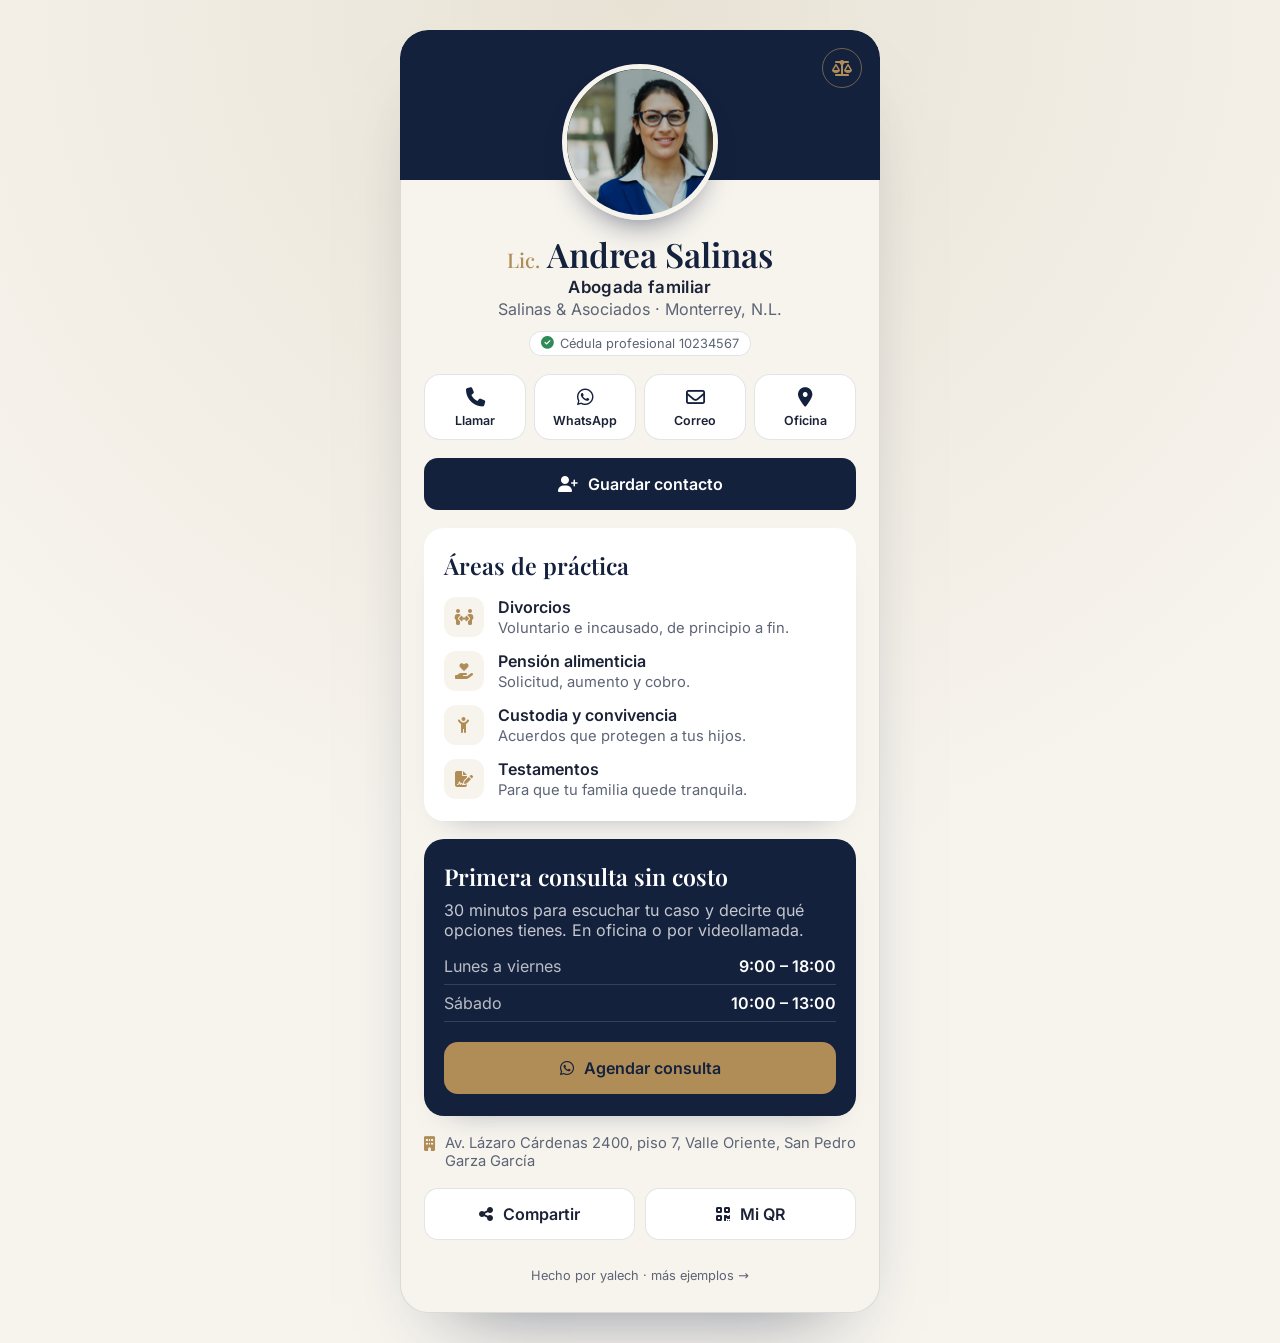
==== commit 58deda1f: "Tipografías desde el propio sitio y precargadas (assets/fuentes/actualizar.py): la página ya no brin" ====
--- a/abogada/index.html
+++ b/abogada/index.html
@@ -16,11 +16,10 @@
   <meta property="og:image:height" content="630" />
   <meta name="twitter:card" content="summary_large_image" />
   <link rel="icon" href="favicon.svg" type="image/svg+xml" />
-
-  <link rel="preconnect" href="https://fonts.googleapis.com" />
-  <link rel="preconnect" href="https://fonts.gstatic.com" crossorigin />
-  <link href="https://fonts.googleapis.com/css2?family=Playfair+Display:wght@500;600&family=Inter:wght@400;500;600&display=swap" rel="stylesheet" />
-  <link rel="stylesheet" href="../assets/iconos/iconos.css?v=1" />
+  <link rel="preload" href="../assets/fuentes/inter-latin-f11d729b.woff2" as="font" type="font/woff2" crossorigin />
+  <link rel="preload" href="../assets/fuentes/playfair-display-latin-daeff530.woff2" as="font" type="font/woff2" crossorigin />
+  <link rel="stylesheet" href="../assets/fuentes/playfairdisplay-inter-d7f1f2.css" />
+  <link rel="stylesheet" href="../assets/iconos/iconos.css?v=2" />
   <link rel="stylesheet" href="styles.css?v=3" />
 </head>
 <body>
--- a/assets/fuentes/playfairdisplay-inter-d7f1f2.css
+++ b/assets/fuentes/playfairdisplay-inter-d7f1f2.css
@@ -0,0 +1,83 @@
+/* Tipografías de Google Fonts (licencia SIL OFL), servidas desde este sitio.
+ * Origen: https://fonts.googleapis.com/css2?family=Playfair+Display:wght@500;600&family=Inter:wght@400;500;600&display=swap
+ * Solo los juegos latin y latin-ext. Se genera con fuentes.py; no editar a mano. */
+@font-face {
+  font-family: 'Inter';
+  font-style: normal;
+  font-weight: 400;
+  font-display: swap;
+  src: url(inter-latin-ext-cf3eb50f.woff2) format('woff2');
+  unicode-range: U+0100-02BA, U+02BD-02C5, U+02C7-02CC, U+02CE-02D7, U+02DD-02FF, U+0304, U+0308, U+0329, U+1D00-1DBF, U+1E00-1E9F, U+1EF2-1EFF, U+2020, U+20A0-20AB, U+20AD-20C4, U+2113, U+2C60-2C7F, U+A720-A7FF;
+}
+@font-face {
+  font-family: 'Inter';
+  font-style: normal;
+  font-weight: 400;
+  font-display: swap;
+  src: url(inter-latin-f11d729b.woff2) format('woff2');
+  unicode-range: U+0000-00FF, U+0131, U+0152-0153, U+02BB-02BC, U+02C6, U+02DA, U+02DC, U+0304, U+0308, U+0329, U+2000-206F, U+20AC, U+2122, U+2191, U+2193, U+2212, U+2215, U+FEFF, U+FFFD;
+}
+@font-face {
+  font-family: 'Inter';
+  font-style: normal;
+  font-weight: 500;
+  font-display: swap;
+  src: url(inter-latin-ext-cf3eb50f.woff2) format('woff2');
+  unicode-range: U+0100-02BA, U+02BD-02C5, U+02C7-02CC, U+02CE-02D7, U+02DD-02FF, U+0304, U+0308, U+0329, U+1D00-1DBF, U+1E00-1E9F, U+1EF2-1EFF, U+2020, U+20A0-20AB, U+20AD-20C4, U+2113, U+2C60-2C7F, U+A720-A7FF;
+}
+@font-face {
+  font-family: 'Inter';
+  font-style: normal;
+  font-weight: 500;
+  font-display: swap;
+  src: url(inter-latin-f11d729b.woff2) format('woff2');
+  unicode-range: U+0000-00FF, U+0131, U+0152-0153, U+02BB-02BC, U+02C6, U+02DA, U+02DC, U+0304, U+0308, U+0329, U+2000-206F, U+20AC, U+2122, U+2191, U+2193, U+2212, U+2215, U+FEFF, U+FFFD;
+}
+@font-face {
+  font-family: 'Inter';
+  font-style: normal;
+  font-weight: 600;
+  font-display: swap;
+  src: url(inter-latin-ext-cf3eb50f.woff2) format('woff2');
+  unicode-range: U+0100-02BA, U+02BD-02C5, U+02C7-02CC, U+02CE-02D7, U+02DD-02FF, U+0304, U+0308, U+0329, U+1D00-1DBF, U+1E00-1E9F, U+1EF2-1EFF, U+2020, U+20A0-20AB, U+20AD-20C4, U+2113, U+2C60-2C7F, U+A720-A7FF;
+}
+@font-face {
+  font-family: 'Inter';
+  font-style: normal;
+  font-weight: 600;
+  font-display: swap;
+  src: url(inter-latin-f11d729b.woff2) format('woff2');
+  unicode-range: U+0000-00FF, U+0131, U+0152-0153, U+02BB-02BC, U+02C6, U+02DA, U+02DC, U+0304, U+0308, U+0329, U+2000-206F, U+20AC, U+2122, U+2191, U+2193, U+2212, U+2215, U+FEFF, U+FFFD;
+}
+@font-face {
+  font-family: 'Playfair Display';
+  font-style: normal;
+  font-weight: 500;
+  font-display: swap;
+  src: url(playfair-display-latin-ext-99a7c18e.woff2) format('woff2');
+  unicode-range: U+0100-02BA, U+02BD-02C5, U+02C7-02CC, U+02CE-02D7, U+02DD-02FF, U+0304, U+0308, U+0329, U+1D00-1DBF, U+1E00-1E9F, U+1EF2-1EFF, U+2020, U+20A0-20AB, U+20AD-20C4, U+2113, U+2C60-2C7F, U+A720-A7FF;
+}
+@font-face {
+  font-family: 'Playfair Display';
+  font-style: normal;
+  font-weight: 500;
+  font-display: swap;
+  src: url(playfair-display-latin-daeff530.woff2) format('woff2');
+  unicode-range: U+0000-00FF, U+0131, U+0152-0153, U+02BB-02BC, U+02C6, U+02DA, U+02DC, U+0304, U+0308, U+0329, U+2000-206F, U+20AC, U+2122, U+2191, U+2193, U+2212, U+2215, U+FEFF, U+FFFD;
+}
+@font-face {
+  font-family: 'Playfair Display';
+  font-style: normal;
+  font-weight: 600;
+  font-display: swap;
+  src: url(playfair-display-latin-ext-99a7c18e.woff2) format('woff2');
+  unicode-range: U+0100-02BA, U+02BD-02C5, U+02C7-02CC, U+02CE-02D7, U+02DD-02FF, U+0304, U+0308, U+0329, U+1D00-1DBF, U+1E00-1E9F, U+1EF2-1EFF, U+2020, U+20A0-20AB, U+20AD-20C4, U+2113, U+2C60-2C7F, U+A720-A7FF;
+}
+@font-face {
+  font-family: 'Playfair Display';
+  font-style: normal;
+  font-weight: 600;
+  font-display: swap;
+  src: url(playfair-display-latin-daeff530.woff2) format('woff2');
+  unicode-range: U+0000-00FF, U+0131, U+0152-0153, U+02BB-02BC, U+02C6, U+02DA, U+02DC, U+0304, U+0308, U+0329, U+2000-206F, U+20AC, U+2122, U+2191, U+2193, U+2212, U+2215, U+FEFF, U+FFFD;
+}
--- a/assets/iconos/iconos.css
+++ b/assets/iconos/iconos.css
@@ -1,9 +1,75 @@
-/*!
- * Font Awesome Free 6.5.1 by @fontawesome - https://fontawesome.com
- * License - https://fontawesome.com/license/free (Icons: CC BY 4.0, Fonts: SIL OFL 1.1, Code: MIT License)
- * Copyright 2023 Fonticons, Inc.
- */
-/* Versión ligera para yalech: solo los íconos que usan los ejemplos (se genera con iconos.py; no editar a mano). */
+/* Íconos: Font Awesome Free 6.5.1 (https://fontawesome.com), recortado a los que usa este sitio.
+ * Licencia: íconos CC BY 4.0, fuentes SIL OFL 1.1, código MIT. Copyright 2023 Fonticons, Inc.
+ * Generado con assets/iconos/actualizar.py; no lo edites a mano. */
+@font-face { font-family: 'Font Awesome 6 Free'; font-style: normal; font-weight: 900; font-display: block; src: url("solid.woff2?v=7d4bc16f") format("woff2"); }
+@font-face { font-family: 'Font Awesome 6 Free'; font-style: normal; font-weight: 400; font-display: block; src: url("regular.woff2?v=d8dc85f4") format("woff2"); }
+@font-face { font-family: 'Font Awesome 6 Brands'; font-style: normal; font-weight: 400; font-display: block; src: url("brands.woff2?v=d68c82b3") format("woff2"); }
 
-.fa{font-family:var(--fa-style-family,"Font Awesome 6 Free");font-weight:var(--fa-style,900)}.fa,.fa-brands,.fa-classic,.fa-regular,.fa-sharp,.fa-solid,.fab,.far,.fas{-moz-osx-font-smoothing:grayscale;-webkit-font-smoothing:antialiased;display:var(--fa-display,inline-block);font-style:normal;font-variant:normal;line-height:1;text-rendering:auto}.fa-classic,.fa-regular,.fa-solid,.far,.fas{font-family:"Font Awesome 6 Free"}.fa-brands,.fab{font-family:"Font Awesome 6 Brands"}.fa-1x{font-size:1em}.fa-2x{font-size:2em}.fa-3x{font-size:3em}.fa-4x{font-size:4em}.fa-5x{font-size:5em}.fa-6x{font-size:6em}.fa-7x{font-size:7em}.fa-8x{font-size:8em}.fa-9x{font-size:9em}.fa-10x{font-size:10em}.fa-2xs{font-size:.625em;line-height:.1em;vertical-align:.225em}.fa-xs{font-size:.75em;line-height:.08333em;vertical-align:.125em}.fa-sm{font-size:.875em;line-height:.07143em;vertical-align:.05357em}.fa-lg{font-size:1.25em;line-height:.05em;vertical-align:-.075em}.fa-xl{font-size:1.5em;line-height:.04167em;vertical-align:-.125em}.fa-2xl{font-size:2em;line-height:.03125em;vertical-align:-.1875em}.fa-fw{text-align:center;width:1.25em}.fa-ul{list-style-type:none;margin-left:var(--fa-li-margin,2.5em);padding-left:0}.fa-ul>li{position:relative}.fa-li{left:calc(var(--fa-li-width, 2em)*-1);position:absolute;text-align:center;width:var(--fa-li-width,2em);line-height:inherit}.fa-border{border-radius:var(--fa-border-radius,.1em);border:var(--fa-border-width,.08em) var(--fa-border-style,solid) var(--fa-border-color,#eee);padding:var(--fa-border-padding,.2em .25em .15em)}.fa-pull-left{float:left;margin-right:var(--fa-pull-margin,.3em)}.fa-pull-right{float:right;margin-left:var(--fa-pull-margin,.3em)}.fa-beat{-webkit-animation-name:fa-beat;animation-name:fa-beat;-webkit-animation-delay:var(--fa-animation-delay,0s);animation-delay:var(--fa-animation-delay,0s);-webkit-animation-direction:var(--fa-animation-direction,normal);animation-direction:var(--fa-animation-direction,normal);-webkit-animation-duration:var(--fa-animation-duration,1s);animation-duration:var(--fa-animation-duration,1s);-webkit-animation-iteration-count:var(--fa-animation-iteration-count,infinite);animation-iteration-count:var(--fa-animation-iteration-count,infinite);-webkit-animation-timing-function:var(--fa-animation-timing,ease-in-out);animation-timing-function:var(--fa-animation-timing,ease-in-out)}.fa-bounce{-webkit-animation-name:fa-bounce;animation-name:fa-bounce;-webkit-animation-delay:var(--fa-animation-delay,0s);animation-delay:var(--fa-animation-delay,0s);-webkit-animation-direction:var(--fa-animation-direction,normal);animation-direction:var(--fa-animation-direction,normal);-webkit-animation-duration:var(--fa-animation-duration,1s);animation-duration:var(--fa-animation-duration,1s);-webkit-animation-iteration-count:var(--fa-animation-iteration-count,infinite);animation-iteration-count:var(--fa-animation-iteration-count,infinite);-webkit-animation-timing-function:var(--fa-animation-timing,cubic-bezier(.28,.84,.42,1));animation-timing-function:var(--fa-animation-timing,cubic-bezier(.28,.84,.42,1))}.fa-fade{-webkit-animation-name:fa-fade;animation-name:fa-fade;-webkit-animation-iteration-count:var(--fa-animation-iteration-count,infinite);animation-iteration-count:var(--fa-animation-iteration-count,infinite);-webkit-animation-timing-function:var(--fa-animation-timing,cubic-bezier(.4,0,.6,1));animation-timing-function:var(--fa-animation-timing,cubic-bezier(.4,0,.6,1))}.fa-beat-fade,.fa-fade{-webkit-animation-delay:var(--fa-animation-delay,0s);animation-delay:var(--fa-animation-delay,0s);-webkit-animation-direction:var(--fa-animation-direction,normal);animation-direction:var(--fa-animation-direction,normal);-webkit-animation-duration:var(--fa-animation-duration,1s);animation-duration:var(--fa-animation-duration,1s)}.fa-beat-fade{-webkit-animation-name:fa-beat-fade;animation-name:fa-beat-fade;-webkit-animation-iteration-count:var(--fa-animation-iteration-count,infinite);animation-iteration-count:var(--fa-animation-iteration-count,infinite);-webkit-animation-timing-function:var(--fa-animation-timing,cubic-bezier(.4,0,.6,1));animation-timing-function:var(--fa-animation-timing,cubic-bezier(.4,0,.6,1))}.fa-flip{-webkit-animation-name:fa-flip;animation-name:fa-flip;-webkit-animation-delay:var(--fa-animation-delay,0s);animation-delay:var(--fa-animation-delay,0s);-webkit-animation-direction:var(--fa-animation-direction,normal);animation-direction:var(--fa-animation-direction,normal);-webkit-animation-duration:var(--fa-animation-duration,1s);animation-duration:var(--fa-animation-duration,1s);-webkit-animation-iteration-count:var(--fa-animation-iteration-count,infinite);animation-iteration-count:var(--fa-animation-iteration-count,infinite);-webkit-animation-timing-function:var(--fa-animation-timing,ease-in-out);animation-timing-function:var(--fa-animation-timing,ease-in-out)}.fa-shake{-webkit-animation-name:fa-shake;animation-name:fa-shake;-webkit-animation-duration:var(--fa-animation-duration,1s);animation-duration:var(--fa-animation-duration,1s);-webkit-animation-iteration-count:var(--fa-animation-iteration-count,infinite);animation-iteration-count:var(--fa-animation-iteration-count,infinite);-webkit-animation-timing-function:var(--fa-animation-timing,linear);animation-timing-function:var(--fa-animation-timing,linear)}.fa-shake,.fa-spin{-webkit-animation-delay:var(--fa-animation-delay,0s);animation-delay:var(--fa-animation-delay,0s);-webkit-animation-direction:var(--fa-animation-direction,normal);animation-direction:var(--fa-animation-direction,normal)}.fa-spin{-webkit-animation-name:fa-spin;animation-name:fa-spin;-webkit-animation-duration:var(--fa-animation-duration,2s);animation-duration:var(--fa-animation-duration,2s);-webkit-animation-iteration-count:var(--fa-animation-iteration-count,infinite);animation-iteration-count:var(--fa-animation-iteration-count,infinite);-webkit-animation-timing-function:var(--fa-animation-timing,linear);animation-timing-function:var(--fa-animation-timing,linear)}.fa-spin-reverse{--fa-animation-direction:reverse}.fa-pulse,.fa-spin-pulse{-webkit-animation-name:fa-spin;animation-name:fa-spin;-webkit-animation-direction:var(--fa-animation-direction,normal);animation-direction:var(--fa-animation-direction,normal);-webkit-animation-duration:var(--fa-animation-duration,1s);animation-duration:var(--fa-animation-duration,1s);-webkit-animation-iteration-count:var(--fa-animation-iteration-count,infinite);animation-iteration-count:var(--fa-animation-iteration-count,infinite);-webkit-animation-timing-function:var(--fa-animation-timing,steps(8));animation-timing-function:var(--fa-animation-timing,steps(8))}@media (prefers-reduced-motion:reduce){.fa-beat,.fa-beat-fade,.fa-bounce,.fa-fade,.fa-flip,.fa-pulse,.fa-shake,.fa-spin,.fa-spin-pulse{-webkit-animation-delay:-1ms;animation-delay:-1ms;-webkit-animation-duration:1ms;animation-duration:1ms;-webkit-animation-iteration-count:1;animation-iteration-count:1;-webkit-transition-delay:0s;transition-delay:0s;-webkit-transition-duration:0s;transition-duration:0s}}@-webkit-keyframes fa-beat{0%,90%{-webkit-transform:scale(1);transform:scale(1)}45%{-webkit-transform:scale(var(--fa-beat-scale,1.25));transform:scale(var(--fa-beat-scale,1.25))}}@keyframes fa-beat{0%,90%{-webkit-transform:scale(1);transform:scale(1)}45%{-webkit-transform:scale(var(--fa-beat-scale,1.25));transform:scale(var(--fa-beat-scale,1.25))}}@-webkit-keyframes fa-bounce{0%{-webkit-transform:scale(1) translateY(0);transform:scale(1) translateY(0)}10%{-webkit-transform:scale(var(--fa-bounce-start-scale-x,1.1),var(--fa-bounce-start-scale-y,.9)) translateY(0);transform:scale(var(--fa-bounce-start-scale-x,1.1),var(--fa-bounce-start-scale-y,.9)) translateY(0)}30%{-webkit-transform:scale(var(--fa-bounce-jump-scale-x,.9),var(--fa-bounce-jump-scale-y,1.1)) translateY(var(--fa-bounce-height,-.5em));transform:scale(var(--fa-bounce-jump-scale-x,.9),var(--fa-bounce-jump-scale-y,1.1)) translateY(var(--fa-bounce-height,-.5em))}50%{-webkit-transform:scale(var(--fa-bounce-land-scale-x,1.05),var(--fa-bounce-land-scale-y,.95)) translateY(0);transform:scale(var(--fa-bounce-land-scale-x,1.05),var(--fa-bounce-land-scale-y,.95)) translateY(0)}57%{-webkit-transform:scale(1) translateY(var(--fa-bounce-rebound,-.125em));transform:scale(1) translateY(var(--fa-bounce-rebound,-.125em))}64%{-webkit-transform:scale(1) translateY(0);transform:scale(1) translateY(0)}to{-webkit-transform:scale(1) translateY(0);transform:scale(1) translateY(0)}}@keyframes fa-bounce{0%{-webkit-transform:scale(1) translateY(0);transform:scale(1) translateY(0)}10%{-webkit-transform:scale(var(--fa-bounce-start-scale-x,1.1),var(--fa-bounce-start-scale-y,.9)) translateY(0);transform:scale(var(--fa-bounce-start-scale-x,1.1),var(--fa-bounce-start-scale-y,.9)) translateY(0)}30%{-webkit-transform:scale(var(--fa-bounce-jump-scale-x,.9),var(--fa-bounce-jump-scale-y,1.1)) translateY(var(--fa-bounce-height,-.5em));transform:scale(var(--fa-bounce-jump-scale-x,.9),var(--fa-bounce-jump-scale-y,1.1)) translateY(var(--fa-bounce-height,-.5em))}50%{-webkit-transform:scale(var(--fa-bounce-land-scale-x,1.05),var(--fa-bounce-land-scale-y,.95)) translateY(0);transform:scale(var(--fa-bounce-land-scale-x,1.05),var(--fa-bounce-land-scale-y,.95)) translateY(0)}57%{-webkit-transform:scale(1) translateY(var(--fa-bounce-rebound,-.125em));transform:scale(1) translateY(var(--fa-bounce-rebound,-.125em))}64%{-webkit-transform:scale(1) translateY(0);transform:scale(1) translateY(0)}to{-webkit-transform:scale(1) translateY(0);transform:scale(1) translateY(0)}}@-webkit-keyframes fa-fade{50%{opacity:var(--fa-fade-opacity,.4)}}@keyframes fa-fade{50%{opacity:var(--fa-fade-opacity,.4)}}@-webkit-keyframes fa-beat-fade{0%,to{opacity:var(--fa-beat-fade-opacity,.4);-webkit-transform:scale(1);transform:scale(1)}50%{opacity:1;-webkit-transform:scale(var(--fa-beat-fade-scale,1.125));transform:scale(var(--fa-beat-fade-scale,1.125))}}@keyframes fa-beat-fade{0%,to{opacity:var(--fa-beat-fade-opacity,.4);-webkit-transform:scale(1);transform:scale(1)}50%{opacity:1;-webkit-transform:scale(var(--fa-beat-fade-scale,1.125));transform:scale(var(--fa-beat-fade-scale,1.125))}}@-webkit-keyframes fa-flip{50%{-webkit-transform:rotate3d(var(--fa-flip-x,0),var(--fa-flip-y,1),var(--fa-flip-z,0),var(--fa-flip-angle,-180deg));transform:rotate3d(var(--fa-flip-x,0),var(--fa-flip-y,1),var(--fa-flip-z,0),var(--fa-flip-angle,-180deg))}}@keyframes fa-flip{50%{-webkit-transform:rotate3d(var(--fa-flip-x,0),var(--fa-flip-y,1),var(--fa-flip-z,0),var(--fa-flip-angle,-180deg));transform:rotate3d(var(--fa-flip-x,0),var(--fa-flip-y,1),var(--fa-flip-z,0),var(--fa-flip-angle,-180deg))}}@-webkit-keyframes fa-shake{0%{-webkit-transform:rotate(-15deg);transform:rotate(-15deg)}4%{-webkit-transform:rotate(15deg);transform:rotate(15deg)}8%,24%{-webkit-transform:rotate(-18deg);transform:rotate(-18deg)}12%,28%{-webkit-transform:rotate(18deg);transform:rotate(18deg)}16%{-webkit-transform:rotate(-22deg);transform:rotate(-22deg)}20%{-webkit-transform:rotate(22deg);transform:rotate(22deg)}32%{-webkit-transform:rotate(-12deg);transform:rotate(-12deg)}36%{-webkit-transform:rotate(12deg);transform:rotate(12deg)}40%,to{-webkit-transform:rotate(0deg);transform:rotate(0deg)}}@keyframes fa-shake{0%{-webkit-transform:rotate(-15deg);transform:rotate(-15deg)}4%{-webkit-transform:rotate(15deg);transform:rotate(15deg)}8%,24%{-webkit-transform:rotate(-18deg);transform:rotate(-18deg)}12%,28%{-webkit-transform:rotate(18deg);transform:rotate(18deg)}16%{-webkit-transform:rotate(-22deg);transform:rotate(-22deg)}20%{-webkit-transform:rotate(22deg);transform:rotate(22deg)}32%{-webkit-transform:rotate(-12deg);transform:rotate(-12deg)}36%{-webkit-transform:rotate(12deg);transform:rotate(12deg)}40%,to{-webkit-transform:rotate(0deg);transform:rotate(0deg)}}@-webkit-keyframes fa-spin{0%{-webkit-transform:rotate(0deg);transform:rotate(0deg)}to{-webkit-transform:rotate(1turn);transform:rotate(1turn)}}@keyframes fa-spin{0%{-webkit-transform:rotate(0deg);transform:rotate(0deg)}to{-webkit-transform:rotate(1turn);transform:rotate(1turn)}}.fa-rotate-90{-webkit-transform:rotate(90deg);transform:rotate(90deg)}.fa-rotate-180{-webkit-transform:rotate(180deg);transform:rotate(180deg)}.fa-rotate-270{-webkit-transform:rotate(270deg);transform:rotate(270deg)}.fa-flip-horizontal{-webkit-transform:scaleX(-1);transform:scaleX(-1)}.fa-flip-vertical{-webkit-transform:scaleY(-1);transform:scaleY(-1)}.fa-flip-both,.fa-flip-horizontal.fa-flip-vertical{-webkit-transform:scale(-1);transform:scale(-1)}.fa-rotate-by{-webkit-transform:rotate(var(--fa-rotate-angle,none));transform:rotate(var(--fa-rotate-angle,none))}.fa-stack{display:inline-block;height:2em;line-height:2em;position:relative;vertical-align:middle;width:2.5em}.fa-stack-1x,.fa-stack-2x{left:0;position:absolute;text-align:center;width:100%;z-index:var(--fa-stack-z-index,auto)}.fa-stack-1x{line-height:inherit}.fa-stack-2x{font-size:2em}.fa-inverse{color:var(--fa-inverse,#fff)}.fa-trash-can:before{content:"\f2ed"}.fa-stethoscope:before{content:"\f0f1"}.fa-file-lines:before{content:"\f15c"}.fa-ring:before{content:"\f70b"}.fa-calendar-days:before{content:"\f073"}.fa-door-open:before{content:"\f52b"}.fa-soap:before{content:"\e06e"}.fa-face-smile-beam:before{content:"\f5b8"}.fa-flag-checkered:before{content:"\f11e"}.fa-beer-mug-empty:before{content:"\f0fc"}.fa-fire-flame-simple:before{content:"\f46a"}.fa-address-book:before{content:"\f2b9"}.fa-comments:before{content:"\f086"}.fa-clipboard-list:before{content:"\f46d"}.fa-truck-ramp-box:before{content:"\f4de"}.fa-toggle-off:before{content:"\f204"}.fa-paw:before{content:"\f1b0"}.fa-cloud:before{content:"\f0c2"}.fa-bell-concierge:before{content:"\f562"}.fa-people-arrows:before{content:"\e068"}.fa-scissors:before{content:"\f0c4"}.fa-laptop-code:before{content:"\f5fc"}.fa-bars:before{content:"\f0c9"}.fa-heart-crack:before{content:"\f7a9"}.fa-lightbulb:before{content:"\f0eb"}.fa-fire-burner:before{content:"\e4f1"}.fa-flag:before{content:"\f024"}.fa-volume-low:before{content:"\f027"}.fa-circle-dot:before{content:"\f192"}.fa-campground:before{content:"\f6bb"}.fa-paintbrush:before{content:"\f1fc"}.fa-lock:before{content:"\f023"}.fa-tree:before{content:"\f1bb"}.fa-car-side:before{content:"\f5e4"}.fa-share-nodes:before{content:"\f1e0"}.fa-hourglass-half:before{content:"\f252"}.fa-microscope:before{content:"\f610"}.fa-sink:before{content:"\e06d"}.fa-bag-shopping:before{content:"\f290"}.fa-users:before{content:"\f0c0"}.fa-hand:before{content:"\f256"}.fa-plug:before{content:"\f1e6"}.fa-tooth:before{content:"\f5c9"}.fa-bicycle:before{content:"\f206"}.fa-truck-medical:before{content:"\f0f9"}.fa-school:before{content:"\f549"}.fa-money-bill:before{content:"\f0d6"}.fa-chart-simple:before{content:"\e473"}.fa-wand-magic-sparkles:before{content:"\e2ca"}.fa-user:before{content:"\f007"}.fa-van-shuttle:before{content:"\f5b6"}.fa-key:before{content:"\f084"}.fa-globe:before{content:"\f0ac"}.fa-location-arrow:before{content:"\f124"}.fa-money-bill-wave:before{content:"\f53a"}.fa-star:before{content:"\f005"}.fa-cross:before{content:"\f654"}.fa-box:before{content:"\f466"}.fa-shapes:before{content:"\f61f"}.fa-person-breastfeeding:before{content:"\e53a"}.fa-heart-pulse:before{content:"\f21e"}.fa-temperature-high:before{content:"\f769"}.fa-crown:before{content:"\f521"}.fa-user-group:before{content:"\f500"}.fa-fire:before{content:"\f06d"}.fa-pepper-hot:before{content:"\f816"}.fa-champagne-glasses:before{content:"\f79f"}.fa-wifi:before{content:"\f1eb"}.fa-bath:before{content:"\f2cd"}.fa-mug-hot:before{content:"\f7b6"}.fa-gift:before{content:"\f06b"}.fa-rotate-left:before{content:"\f2ea"}.fa-table-columns:before{content:"\f0db"}.fa-handshake:before{content:"\f2b5"}.fa-chair:before{content:"\f6c0"}.fa-circle-check:before{content:"\f058"}.fa-user-tie:before{content:"\f508"}.fa-certificate:before{content:"\f0a3"}.fa-box-open:before{content:"\f49e"}.fa-spa:before{content:"\f5bb"}.fa-diamond-turn-right:before{content:"\f5eb"}.fa-seedling:before{content:"\f4d8"}.fa-left-right:before{content:"\f337"}.fa-bowl-food:before{content:"\e4c6"}.fa-children:before{content:"\e4e1"}.fa-shield-halved:before{content:"\f3ed"}.fa-couch:before{content:"\f4b8"}.fa-church:before{content:"\f51d"}.fa-snowflake:before{content:"\f2dc"}.fa-question:before{content:"\3f"}.fa-file-signature:before{content:"\f573"}.fa-hand-holding-heart:before{content:"\f4be"}.fa-leaf:before{content:"\f06c"}.fa-arrow-right:before{content:"\f061"}.fa-cash-register:before{content:"\f788"}.fa-screwdriver-wrench:before{content:"\f7d9"}.fa-heart:before{content:"\f004"}.fa-bottle-water:before{content:"\e4c5"}.fa-kitchen-set:before{content:"\e51a"}.fa-cube:before{content:"\f1b2"}.fa-shield-dog:before{content:"\e573"}.fa-circle:before{content:"\f111"}.fa-user-astronaut:before{content:"\f4fb"}.fa-wallet:before{content:"\f555"}.fa-wrench:before{content:"\f0ad"}.fa-cat:before{content:"\f6be"}.fa-tags:before{content:"\f02c"}.fa-square-parking:before{content:"\f540"}.fa-faucet-drip:before{content:"\e006"}.fa-eye:before{content:"\f06e"}.fa-user-slash:before{content:"\f506"}.fa-pen:before{content:"\f304"}.fa-house-chimney:before{content:"\e3af"}.fa-comment-dots:before{content:"\f4ad"}.fa-phone:before{content:"\f095"}.fa-child-reaching:before{content:"\e59d"}.fa-door-closed:before{content:"\f52a"}.fa-shirt:before{content:"\f553"}.fa-headphones:before{content:"\f025"}.fa-arrow-left:before{content:"\f060"}.fa-table-cells:before{content:"\f00a"}.fa-person-dress:before{content:"\f182"}.fa-phone-volume:before{content:"\f2a0"}.fa-tag:before{content:"\f02b"}.fa-cake-candles:before{content:"\f1fd"}.fa-envelope:before{content:"\f0e0"}.fa-circle-info:before{content:"\f05a"}.fa-camera:before{content:"\f030"}.fa-hand-holding-droplet:before{content:"\f4c1"}.fa-calendar-check:before{content:"\f274"}.fa-truck:before{content:"\f0d1"}.fa-tent:before{content:"\e57d"}.fa-cookie:before{content:"\f563"}.fa-dumbbell:before{content:"\f44b"}.fa-calendar-plus:before{content:"\f271"}.fa-minus:before{content:"\f068"}.fa-clock:before{content:"\f017"}.fa-keyboard:before{content:"\f11c"}.fa-flask:before{content:"\f0c3"}.fa-ticket:before{content:"\f145"}.fa-power-off:before{content:"\f011"}.fa-id-card:before{content:"\f2c2"}.fa-utensils:before{content:"\f2e7"}.fa-bolt:before{content:"\f0e7"}.fa-toilet:before{content:"\f7d8"}.fa-sun:before{content:"\f185"}.fa-grip-lines:before{content:"\f7a4"}.fa-credit-card:before{content:"\f09d"}.fa-car:before{content:"\f1b9"}.fa-mountain-sun:before{content:"\e52f"}.fa-bed:before{content:"\f236"}.fa-podcast:before{content:"\f2ce"}.fa-location-dot:before{content:"\f3c5"}.fa-person-swimming:before{content:"\f5c4"}.fa-arrow-down:before{content:"\f063"}.fa-droplet:before{content:"\f043"}.fa-earth-americas:before{content:"\f57d"}.fa-dove:before{content:"\f4ba"}.fa-socks:before{content:"\f696"}.fa-envelope-open-text:before{content:"\f658"}.fa-boxes-stacked:before{content:"\f468"}.fa-link:before{content:"\f0c1"}.fa-play:before{content:"\f04b"}.fa-magnifying-glass:before{content:"\f002"}.fa-file-pen:before{content:"\f31c"}.fa-receipt:before{content:"\f543"}.fa-chevron-down:before{content:"\f078"}.fa-list-check:before{content:"\f0ae"}.fa-wind:before{content:"\f72e"}.fa-truck-fast:before{content:"\f48b"}.fa-fish:before{content:"\f578"}.fa-copy:before{content:"\f0c5"}.fa-plus:before{content:"\2b"}.fa-xmark:before{content:"\f00d"}.fa-baby:before{content:"\f77c"}.fa-ruler-combined:before{content:"\f546"}.fa-teeth:before{content:"\f62e"}.fa-map:before{content:"\f279"}.fa-rocket:before{content:"\f135"}.fa-store:before{content:"\f54e"}.fa-chevron-left:before{content:"\f053"}.fa-chevron-right:before{content:"\f054"}.fa-percent:before{content:"\25"}.fa-face-smile:before{content:"\f118"}.fa-person-praying:before{content:"\f683"}.fa-rotate:before{content:"\f2f1"}.fa-building:before{content:"\f1ad"}.fa-qrcode:before{content:"\f029"}.fa-clock-rotate-left:before{content:"\f1da"}.fa-pen-nib:before{content:"\f5ad"}.fa-dog:before{content:"\f6d3"}.fa-moon:before{content:"\f186"}.fa-music:before{content:"\f001"}.fa-shield-heart:before{content:"\e574"}.fa-fan:before{content:"\f863"}.fa-calendar:before{content:"\f133"}.fa-scale-balanced:before{content:"\f24e"}.fa-shower:before{content:"\f2cc"}.fa-user-plus:before{content:"\f234"}.fa-check:before{content:"\f00c"}.fa-briefcase:before{content:"\f0b1"}.fa-triangle-exclamation:before{content:"\f071"}.fa-life-ring:before{content:"\f1cd"}.fa-thumbs-up:before{content:"\f164"}.fa-file-invoice:before{content:"\f570"}.fa-syringe:before{content:"\f48e"}.fa-cloud-sun:before{content:"\f6c4"}.fa-bone:before{content:"\f5d7"}.fa-plane:before{content:"\f072"}.fa-print:before{content:"\f02f"}.fa-building-columns:before{content:"\f19c"}.fa-umbrella:before{content:"\f0e9"}.fa-video:before{content:"\f03d"}.fa-graduation-cap:before{content:"\f19d"}
-.fa-sr-only,.fa-sr-only-focusable:not(:focus),.sr-only,.sr-only-focusable:not(:focus){position:absolute;width:1px;height:1px;padding:0;margin:-1px;overflow:hidden;clip:rect(0,0,0,0);white-space:nowrap;border-width:0}:host,:root{--fa-style-family-brands:"Font Awesome 6 Brands";--fa-font-brands:normal 400 1em/1 "Font Awesome 6 Brands"}@font-face{font-family:"Font Awesome 6 Brands";font-style:normal;font-weight:400;font-display:block;src:url(./fa-brands-400.woff2) format("woff2")}.fa-brands,.fab{font-weight:400}.fa-linkedin-in:before{content:"\f0e1"}.fa-discord:before{content:"\f392"}.fa-apple:before{content:"\f179"}.fa-facebook-f:before{content:"\f39e"}.fa-spotify:before{content:"\f1bc"}.fa-tiktok:before{content:"\e07b"}.fa-twitch:before{content:"\f1e8"}.fa-instagram:before{content:"\f16d"}.fa-whatsapp:before{content:"\f232"}.fa-pinterest-p:before{content:"\f231"}.fa-github:before{content:"\f09b"}.fa-youtube:before{content:"\f167"}:host,:root{--fa-font-regular:normal 400 1em/1 "Font Awesome 6 Free"}@font-face{font-family:"Font Awesome 6 Free";font-style:normal;font-weight:400;font-display:block;src:url(./fa-regular-400.woff2) format("woff2")}.fa-regular,.far{font-weight:400}:host,:root{--fa-style-family-classic:"Font Awesome 6 Free";--fa-font-solid:normal 900 1em/1 "Font Awesome 6 Free"}@font-face{font-family:"Font Awesome 6 Free";font-style:normal;font-weight:900;font-display:block;src:url(./fa-solid-900.woff2) format("woff2")}.fa-solid,.fas{font-weight:900}
+.fa-solid, .fa-regular, .fa-brands {
+  -moz-osx-font-smoothing: grayscale; -webkit-font-smoothing: antialiased;
+  display: var(--fa-display, inline-block); font-style: normal; font-variant: normal;
+  line-height: 1; text-rendering: auto;
+}
+.fa-solid { font-family: 'Font Awesome 6 Free'; font-weight: 900; }
+.fa-regular { font-family: 'Font Awesome 6 Free'; font-weight: 400; }
+.fa-brands { font-family: 'Font Awesome 6 Brands'; font-weight: 400; }
+
+.fa-arrow-left::before { content: "\f060"; }
+.fa-arrow-right::before { content: "\f061"; }
+.fa-bath::before { content: "\f2cd"; }
+.fa-bed::before { content: "\f236"; }
+.fa-bolt::before { content: "\f0e7"; }
+.fa-building::before { content: "\f1ad"; }
+.fa-building-columns::before { content: "\f19c"; }
+.fa-calendar::before { content: "\f133"; }
+.fa-calendar-check::before { content: "\f274"; }
+.fa-camera::before { content: "\f030"; }
+.fa-certificate::before { content: "\f0a3"; }
+.fa-check::before { content: "\f00c"; }
+.fa-chevron-left::before { content: "\f053"; }
+.fa-chevron-right::before { content: "\f054"; }
+.fa-child-reaching::before { content: "\e59d"; }
+.fa-circle-check::before { content: "\f058"; }
+.fa-circle-info::before { content: "\f05a"; }
+.fa-credit-card::before { content: "\f09d"; }
+.fa-envelope::before { content: "\f0e0"; }
+.fa-envelope-open-text::before { content: "\f658"; }
+.fa-fan::before { content: "\f863"; }
+.fa-file-signature::before { content: "\f573"; }
+.fa-globe::before { content: "\f0ac"; }
+.fa-hand-holding-heart::before { content: "\f4be"; }
+.fa-house-chimney::before { content: "\e3af"; }
+.fa-id-card::before { content: "\f2c2"; }
+.fa-instagram::before { content: "\f16d"; }
+.fa-laptop-code::before { content: "\f5fc"; }
+.fa-lightbulb::before { content: "\f0eb"; }
+.fa-link::before { content: "\f0c1"; }
+.fa-location-dot::before { content: "\f3c5"; }
+.fa-moon::before { content: "\f186"; }
+.fa-people-arrows::before { content: "\e068"; }
+.fa-percent::before { content: "\25"; }
+.fa-phone::before { content: "\f095"; }
+.fa-phone-volume::before { content: "\f2a0"; }
+.fa-plug::before { content: "\f1e6"; }
+.fa-power-off::before { content: "\f011"; }
+.fa-print::before { content: "\f02f"; }
+.fa-qrcode::before { content: "\f029"; }
+.fa-question::before { content: "\3f"; }
+.fa-rocket::before { content: "\f135"; }
+.fa-ruler-combined::before { content: "\f546"; }
+.fa-scale-balanced::before { content: "\f24e"; }
+.fa-screwdriver-wrench::before { content: "\f7d9"; }
+.fa-share-nodes::before { content: "\f1e0"; }
+.fa-soap::before { content: "\e06e"; }
+.fa-star::before { content: "\f005"; }
+.fa-stethoscope::before { content: "\f0f1"; }
+.fa-store::before { content: "\f54e"; }
+.fa-sun::before { content: "\f185"; }
+.fa-teeth::before { content: "\f62e"; }
+.fa-toggle-off::before { content: "\f204"; }
+.fa-tooth::before { content: "\f5c9"; }
+.fa-truck-medical::before { content: "\f0f9"; }
+.fa-user-plus::before { content: "\f234"; }
+.fa-utensils::before { content: "\f2e7"; }
+.fa-whatsapp::before { content: "\f232"; }
+.fa-xmark::before { content: "\f00d"; }
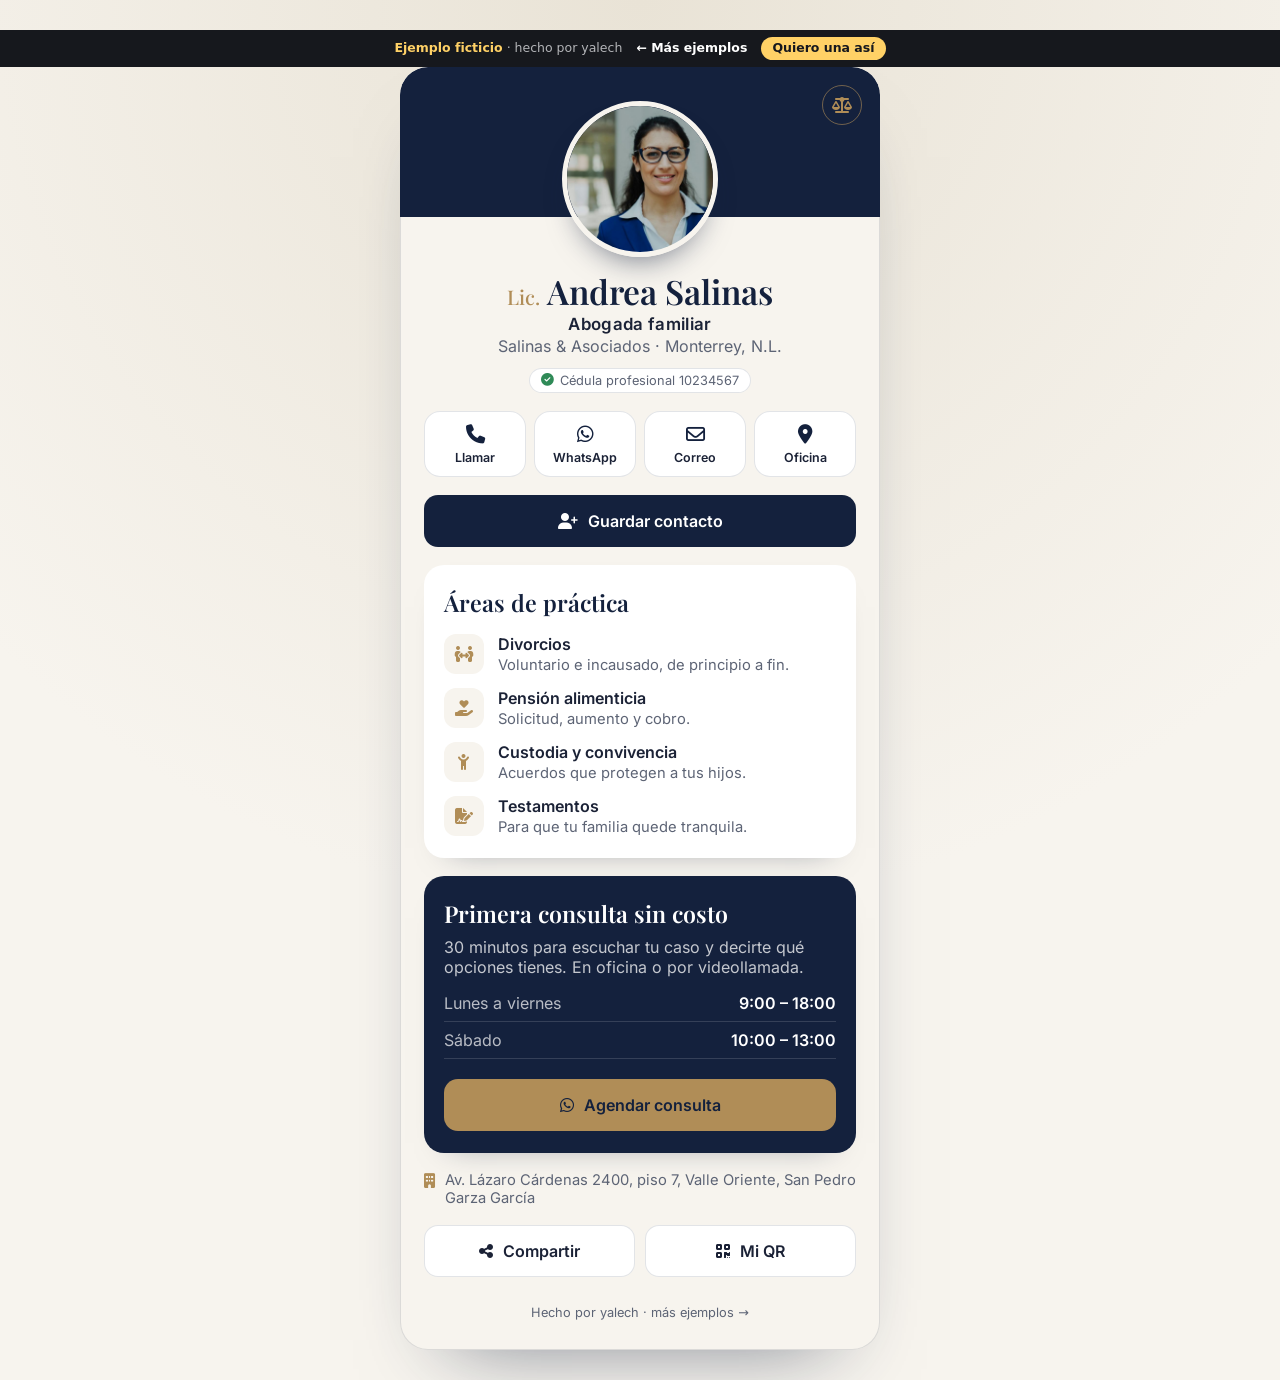
==== commit d2aa9903: "Navegación más clara: los ejemplos se abren en la misma pestaña (el botón «atrás» funciona) y cada e" ====
--- a/abogada/index.html
+++ b/abogada/index.html
@@ -21,8 +21,15 @@
   <link rel="stylesheet" href="../assets/fuentes/playfairdisplay-inter-d7f1f2.css" />
   <link rel="stylesheet" href="../assets/iconos/iconos.css?v=2" />
   <link rel="stylesheet" href="styles.css?v=3" />
+  <link rel="stylesheet" href="../assets/muestra.css?v=4" />
 </head>
 <body>
+  <!-- Aviso de ejemplo (ficticio) con regreso y cotizador. Para un cliente real, borra este bloque. -->
+  <div class="mu-barra" role="note">
+    <span><strong>Ejemplo ficticio</strong><span class="mu-barra-quien"> · hecho por yalech</span></span>
+    <a href="../">← Más ejemplos</a>
+    <a class="mu-barra-cta" href="../?cotizar=tarjeta&amp;ejemplo=Abogada">Quiero una así</a>
+  </div>
   <!-- Tarjeta digital de ejemplo (persona ficticia). Foto de Unsplash, uso libre.
        Nombre, teléfono, correo y dirección están en tarjeta.js (el funcionamiento, en ../comun.js). -->
   <main class="card">
@@ -90,7 +97,7 @@
   <script src="tarjeta.js?v=1"></script>
   <script src="../comun.js?v=2"></script>
   <!-- Modo muestra (ejemplo ficticio). Para un cliente real, borra la siguiente línea. -->
-  <script src="../assets/muestra.js?v=2" data-servicio="tarjeta" data-ejemplo="Abogada" data-para="Lic. Andrea Salinas"></script>
+  <script src="../assets/muestra.js?v=4" data-servicio="tarjeta" data-ejemplo="Abogada" data-para="Lic. Andrea Salinas"></script>
   <script src="../assets/errores.js?v=1"></script>
 </body>
 </html>
--- a/assets/muestra.css
+++ b/assets/muestra.css
@@ -0,0 +1,70 @@
+/* Ventanita del modo muestra (ver assets/muestra.js; mismo archivo en los 7 repos). Colores neutros para que combine con cualquier plantilla. */
+.mu {
+  border: 0; padding: 0; margin: auto auto 0; width: 100%; max-width: 440px;
+  max-height: calc(100dvh - 24px); overflow: auto;
+  border-radius: 22px 22px 0 0; background: #fff; color: #17171a;
+  font: inherit; font-size: 16px; line-height: 1.45;
+  box-shadow: 0 -10px 40px rgba(0,0,0,.25);
+}
+.mu::backdrop { background: rgba(10,10,14,.55); backdrop-filter: blur(3px); }
+.mu[open] { animation: mu-up .32s cubic-bezier(.2,.8,.2,1); }
+@keyframes mu-up { from { transform: translateY(40px); opacity: 0; } }
+@media (min-width: 600px) {
+  .mu { margin: auto; border-radius: 22px; }
+}
+@media (prefers-reduced-motion: reduce) { .mu[open] { animation: none; } }
+
+.mu-inner { outline: none; position: relative; padding: 26px 22px 22px; }
+.mu-x {
+  position: absolute; top: 12px; right: 12px; width: 40px; height: 40px;
+  border: 0; border-radius: 50%; background: #f1f1f3; color: #17171a; font-size: 18px; cursor: pointer;
+  display: grid; place-items: center;
+}
+.mu-x:hover { background: #e4e4e8; }
+.mu-kicker {
+  margin: 0 0 6px; font-size: 13px; font-weight: 600; letter-spacing: .02em;
+  color: #6b6b75; text-transform: uppercase;
+}
+.mu svg { flex: none; vertical-align: -0.14em; }
+.mu-kicker svg { margin-right: 4px; }
+.mu-title { margin: 0 44px 16px 0; font-size: 21px; line-height: 1.25; font-weight: 700; color: #17171a; }
+
+.mu-chat { background: #efe7dd; border-radius: 16px; padding: 12px 12px 16px; margin-bottom: 14px; }
+.mu-to { margin: 0 0 10px; font-size: 13px; color: #4a4a52; }
+.mu-to svg { color: #1fa855; margin-right: 3px; }
+.mu-bubble {
+  margin: 0 0 0 auto; width: fit-content; max-width: 92%;
+  background: #d9fdd3; color: #111b21; border-radius: 12px 2px 12px 12px;
+  padding: 9px 12px; white-space: pre-wrap; overflow-wrap: anywhere; font-size: 15px;
+  box-shadow: 0 1px 1px rgba(0,0,0,.08);
+}
+.mu-note { margin: 0 0 18px; font-size: 14px; color: #55555e; }
+
+.mu-actions { display: grid; gap: 10px; }
+.mu .mu-btn {
+  display: flex; align-items: center; justify-content: center; gap: 8px;
+  min-height: 50px; padding: 0 18px; border-radius: 999px;
+  background: #17171a; color: #fff; font-weight: 600; text-decoration: none;
+}
+.mu .mu-btn:hover { background: #2c2c33; }
+.mu .mu-btn--line { background: transparent; color: #17171a; box-shadow: inset 0 0 0 1.5px #d4d4da; }
+.mu .mu-btn--line:hover { background: #f4f4f6; }
+.mu-btn:focus-visible, .mu-x:focus-visible { outline: 3px solid #4c8dff; outline-offset: 2px; }
+
+/* Barra de arriba en cada ejemplo: dice que es ficticio y cómo regresar o cotizar (misma idea que la de los sistemas).
+   Va en el HTML (no la agrega el JS) para que la página no brinque al cargar. */
+.mu-barra {
+  position: relative; z-index: 60;
+  display: flex; flex-wrap: wrap; align-items: center; justify-content: center; gap: 4px 14px;
+  padding: 7px 14px; background: #16181d; color: #e8e9ec;
+  font: 400 12.5px/1.35 system-ui, -apple-system, "Segoe UI", Roboto, sans-serif; letter-spacing: 0; text-align: center; text-transform: none;
+}
+.mu-barra strong { color: #ffd166; font-weight: 700; }
+.mu-barra-quien { opacity: .75; }
+@media (max-width: 479px) { .mu-barra-quien { display: none; } } /* en celular cabe en un renglón */
+.mu-barra a { color: #fff; font-weight: 600; text-decoration: none; }
+.mu-barra a:hover { text-decoration: underline; }
+.mu-barra .mu-barra-cta { padding: 3px 11px; border-radius: 99px; background: #ffd166; color: #16181d; }
+.mu-barra .mu-barra-cta:hover { text-decoration: none; background: #ffe199; }
+.mu-barra a:focus-visible { outline: 2px solid #ffd166; outline-offset: 2px; border-radius: 4px; }
+@media print { .mu-barra { display: none; } }
